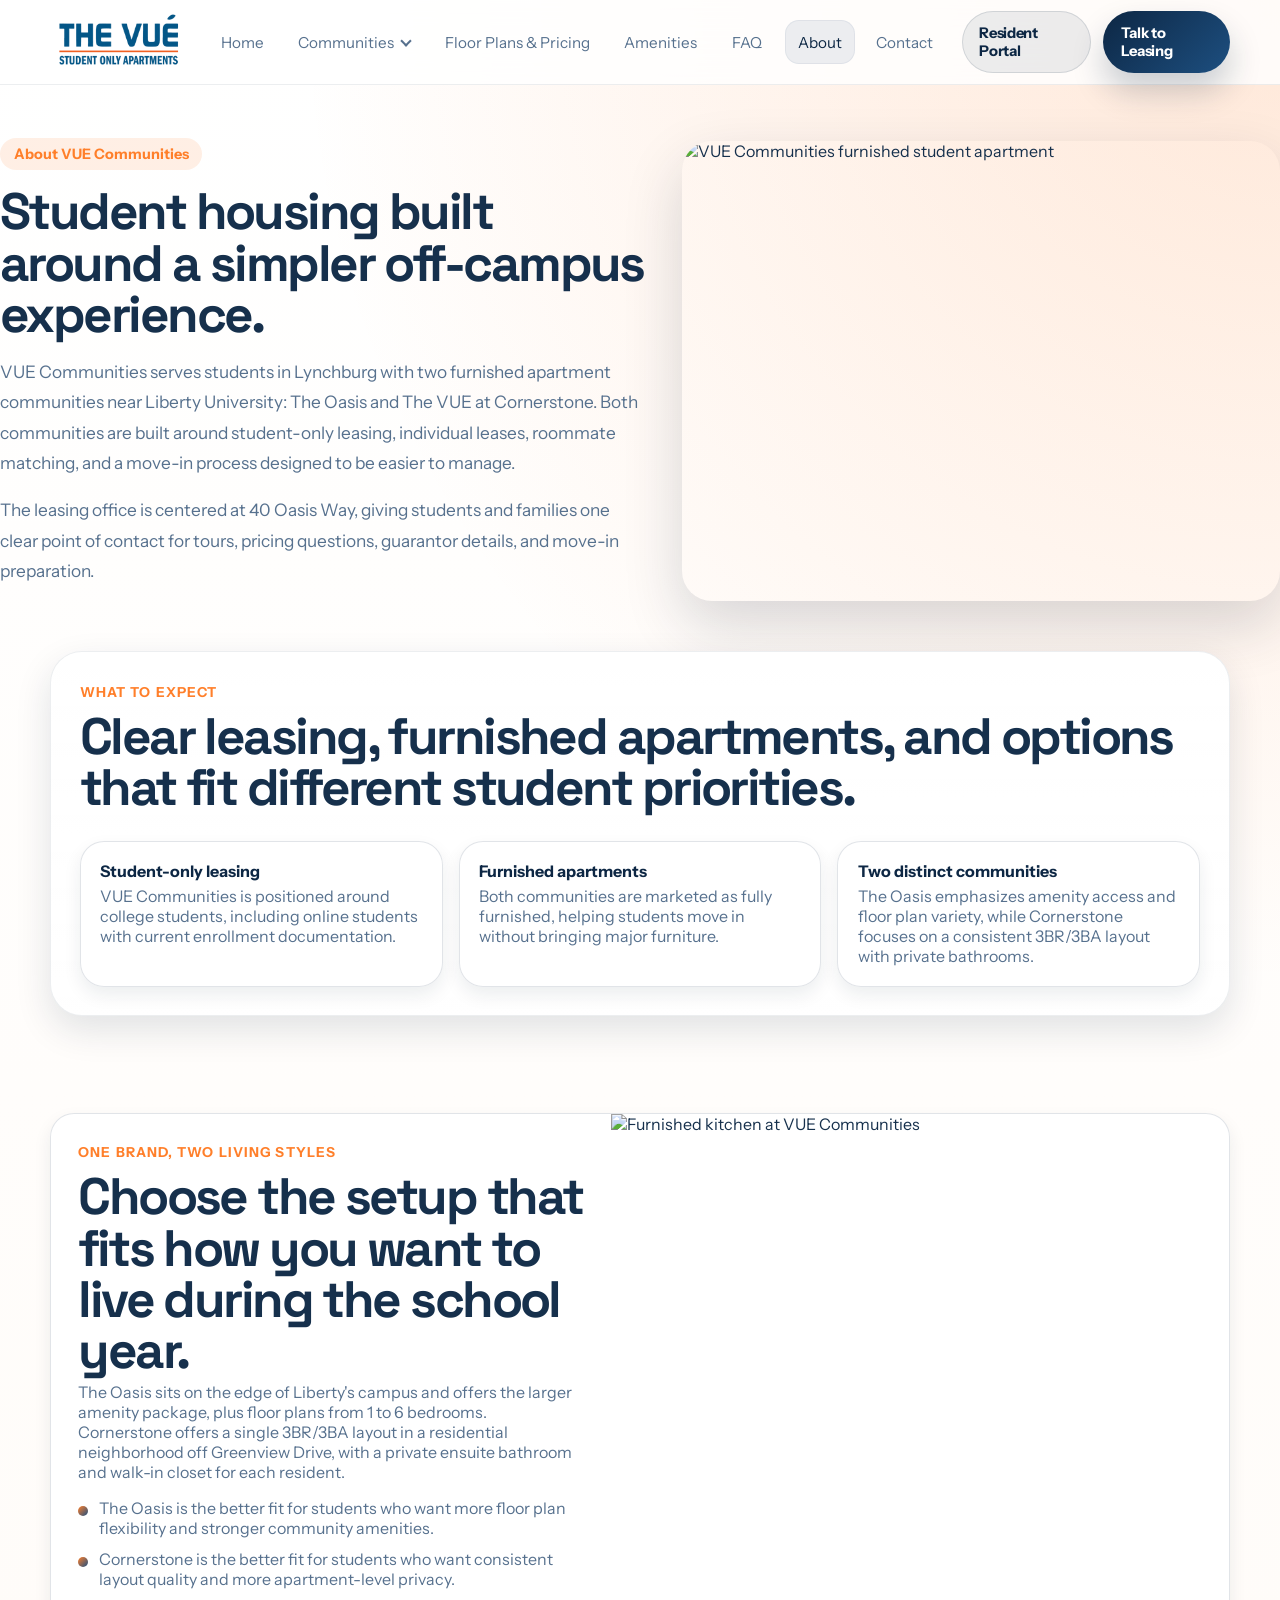
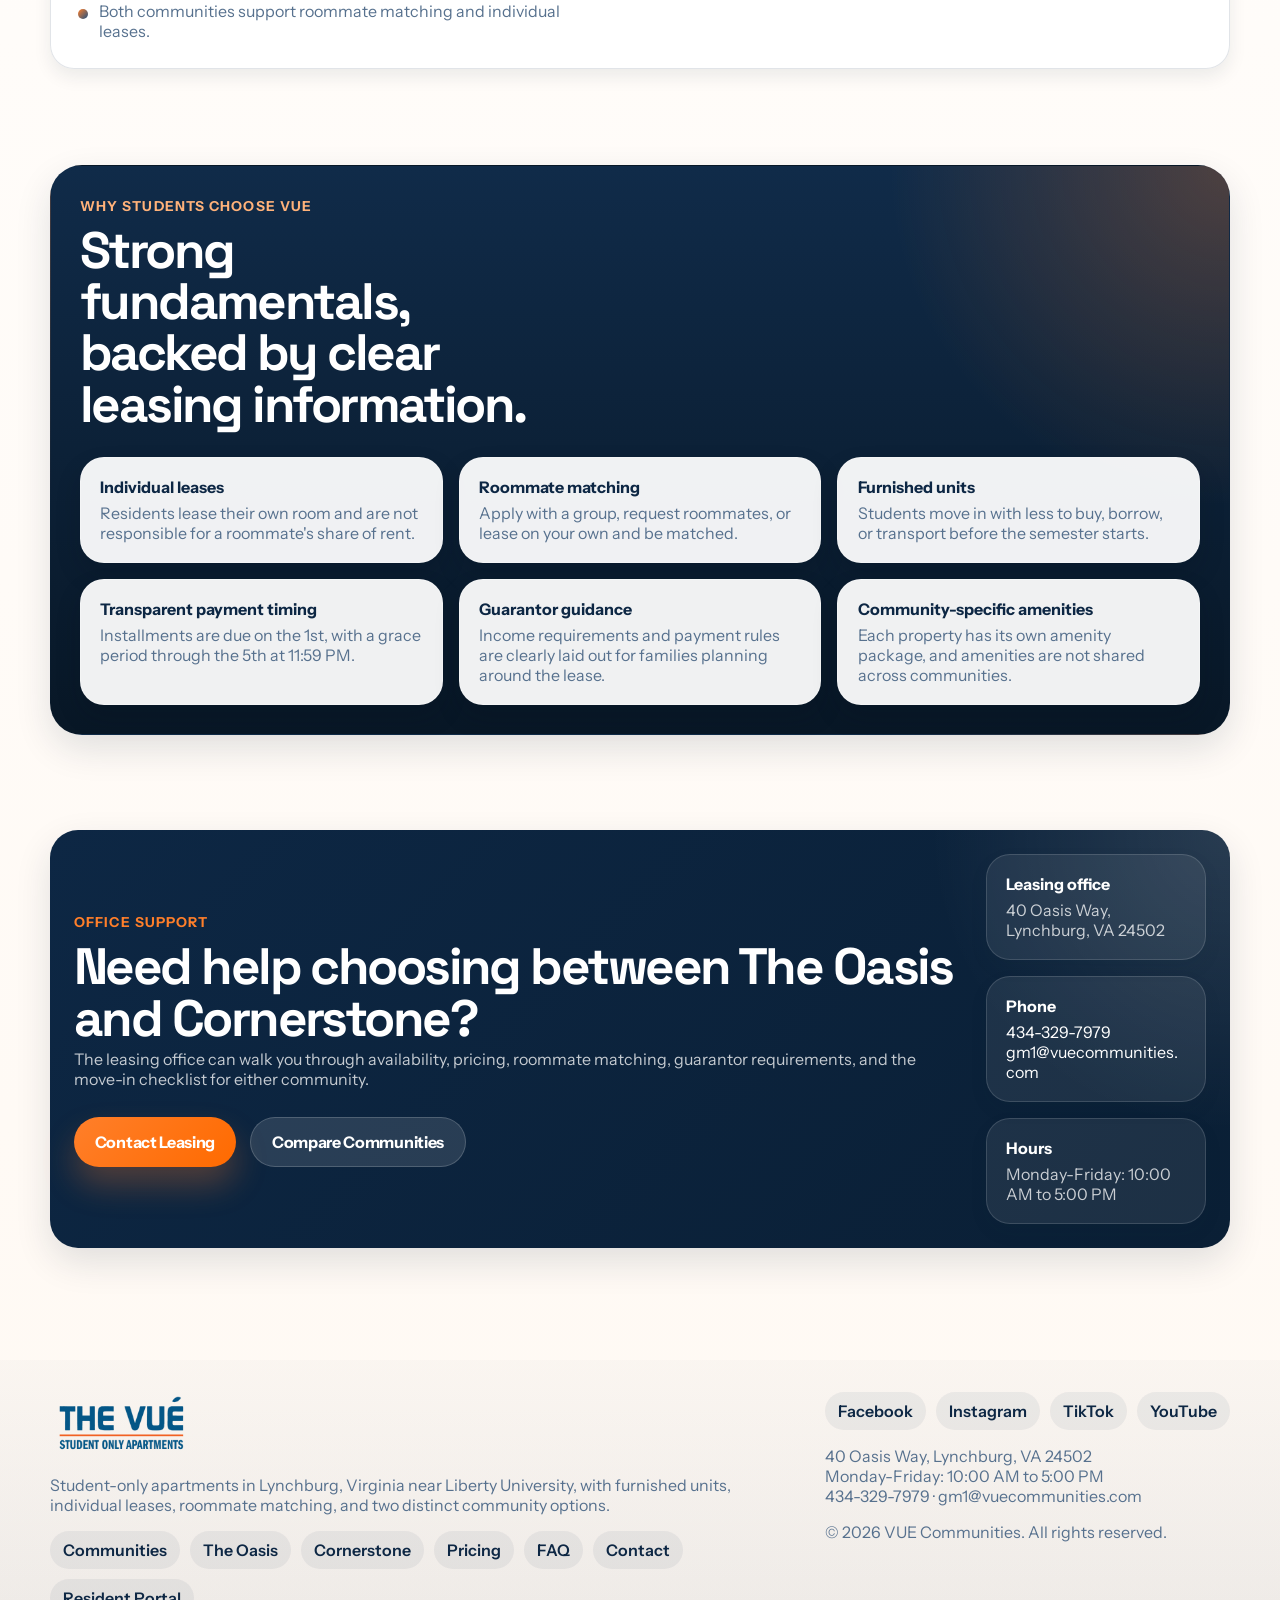
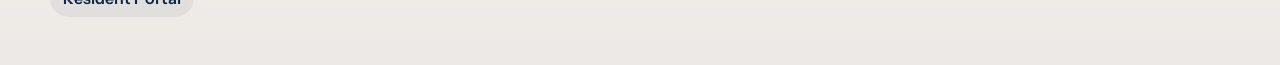
==== about/index.html @ 778bb1dd "Migrate all images from GoDaddy WSIMG CDN to Supabase Storage Move 17 externally-hosted images to se" ====
<!doctype html>
<html lang="en">
  <head>
    <meta charset="utf-8" />
    <meta name="viewport" content="width=device-width, initial-scale=1" />
    <meta name="theme-color" content="#0d2744" />
    <link rel="icon" href="/assets/images/vue-logo.png" type="image/png" />
    <title>About VUE Communities | Student Housing in Lynchburg, VA</title>
    <meta
      name="description"
      content="Learn about VUE Communities, student-only apartments in Lynchburg, VA near Liberty University. Compare The Oasis and The VUE at Cornerstone, with furnished units, individual leases, and roommate matching."
    />
    <meta property="og:title" content="About VUE Communities | Student Housing in Lynchburg, VA" />
    <meta
      property="og:description"
      content="Student-only apartments near Liberty University with furnished units, individual leases, roommate matching, and two distinct community options."
    />
    <meta property="og:type" content="website" />
    <meta property="og:url" content="https://vuecommunities.com/about" />
    <meta property="og:image" content="https://vuecommunities.com/assets/images/vue-logo.png" />
    <meta name="twitter:card" content="summary" />
    <meta name="twitter:title" content="About VUE Communities | Student Housing in Lynchburg, VA" />
    <meta
      name="twitter:description"
      content="Student-only apartments near Liberty University with furnished units, individual leases, roommate matching, and two distinct community options."
    />
    <link rel="canonical" href="https://vuecommunities.com/about" />
    <link rel="icon" type="image/png" href="/assets/images/icon-192.png" />
    <link rel="apple-touch-icon" href="/assets/images/icon-192.png" />
    <link rel="manifest" href="/site.webmanifest" />
    <meta name="theme-color" content="#0d2744" />
    <script type="application/ld+json">
      {
        "@context": "https://schema.org",
        "@type": "ApartmentComplex",
        "name": "VUE Communities",
        "address": {
          "@type": "PostalAddress",
          "streetAddress": "40 Oasis Way",
          "addressLocality": "Lynchburg",
          "addressRegion": "VA",
          "postalCode": "24502",
          "addressCountry": "US"
        },
        "telephone": "+1-434-329-7979",
        "areaServed": "Lynchburg, Virginia",
        "url": "https://vuecommunities.com",
        "amenityFeature": [
          { "@type": "LocationFeatureSpecification", "name": "Individual leases" },
          { "@type": "LocationFeatureSpecification", "name": "Furnished student apartments" },
          { "@type": "LocationFeatureSpecification", "name": "Roommate matching" },
          { "@type": "LocationFeatureSpecification", "name": "Student-only leasing" }
        ]
      }
    </script>
    <link rel="preconnect" href="https://fonts.googleapis.com" />
    <link rel="preconnect" href="https://fonts.gstatic.com" crossorigin />
    <link
      href="https://fonts.googleapis.com/css2?family=Instrument+Sans:wght@400;500;600;700&family=Space+Grotesk:wght@500;700&display=swap"
      rel="stylesheet"
    />
    <link rel="stylesheet" href="/assets/styles.css" />
    <script defer src="/assets/site.js"></script>
  </head>
  <body>
    <a class="skip-link" href="#main">Skip to content</a>
    <header class="site-header">
      <div class="nav-shell">
        <a class="brand" href="/"><img src="/assets/images/vue-logo.png" alt="VUE Communities logo" /></a>
        <button
          class="nav-toggle"
          type="button"
          aria-label="Toggle navigation"
          aria-expanded="false"
          aria-controls="primary-nav"
          data-nav-toggle
        >
          <span></span><span></span><span></span>
        </button>
        <nav aria-label="Primary">
          <ul class="nav-links" id="primary-nav">
            <li><a href="/">Home</a></li>
            <li class="nav-group">
              <details class="nav-subnav">
                <summary class="nav-subnav__summary">
                  <span>Communities</span>
                  <span class="nav-subnav__chevron" aria-hidden="true"></span>
                </summary>
                <ul class="nav-subnav__menu">
                  <li><a href="/communities">Compare Communities</a></li>
                  <li><a href="/the-oasis">The Oasis</a></li>
                  <li><a href="/cornerstone">Cornerstone</a></li>
                </ul>
              </details>
            </li>
            <li><a href="/floor-plans-pricing">Floor Plans &amp; Pricing</a></li>
            <li><a href="/amenities">Amenities</a></li>
            <li><a href="/faq">FAQ</a></li>
            <li><a class="is-active" href="/about">About</a></li>
            <li><a href="/contact">Contact</a></li>
            <li class="nav-links__portal-item">
              <a href="https://sclas.twa.rentmanager.com/" target="_blank" rel="noopener noreferrer">Resident Portal</a>
            </li>
          </ul>
          <div class="nav-links__mobile-cta">
            <a class="btn btn-primary" href="tel:4343297979">Call Leasing</a>
            <a class="btn btn-dark" href="/contact">Schedule a Tour</a>
          </div>
        </nav>
        <div class="nav-actions">
          <a
            class="btn btn-secondary btn-portal"
            href="https://sclas.twa.rentmanager.com/"
            target="_blank"
            rel="noopener noreferrer"
          >
            Resident Portal
          </a>
          <a class="btn btn-dark" href="/contact">Talk to Leasing</a>
        </div>
      </div>
    </header>

    <main id="main">
      <div class="page-hero-wrap">
        <section class="page-hero">
          <div class="reveal">
            <div class="eyebrow">About VUE Communities</div>
            <h1>Student housing built around a simpler off-campus experience.</h1>
            <p>
              VUE Communities serves students in Lynchburg with two furnished apartment communities near Liberty
              University: The Oasis and The VUE at Cornerstone. Both communities are built around student-only leasing,
              individual leases, roommate matching, and a move-in process designed to be easier to manage.
            </p>
            <p>
              The leasing office is centered at 40 Oasis Way, giving students and families one clear point of contact for
              tours, pricing questions, guarantor details, and move-in preparation.
            </p>
          </div>
          <div class="reveal">
            <div class="photo-banner">
              <img
                src="https://povizsshrvyqcaszwzmr.supabase.co/storage/v1/object/public/vue-site-assets/img-8476.jpg"
                alt="VUE Communities furnished student apartment"
              />
            </div>
          </div>
        </section>
      </div>

      <section class="section reveal">
        <div class="surface">
          <div class="section-head">
            <div>
              <div class="kicker">What to expect</div>
              <h2>Clear leasing, furnished apartments, and options that fit different student priorities.</h2>
            </div>
          </div>
          <div class="info-grid three">
            <div class="info-card">
              <strong>Student-only leasing</strong>
              <p>VUE Communities is positioned around college students, including online students with current enrollment documentation.</p>
            </div>
            <div class="info-card">
              <strong>Furnished apartments</strong>
              <p>Both communities are marketed as fully furnished, helping students move in without bringing major furniture.</p>
            </div>
            <div class="info-card">
              <strong>Two distinct communities</strong>
              <p>The Oasis emphasizes amenity access and floor plan variety, while Cornerstone focuses on a consistent 3BR/3BA layout with private bathrooms.</p>
            </div>
          </div>
        </div>
      </section>

      <section class="section reveal">
        <div class="spotlight">
          <div class="spotlight__copy">
            <div class="kicker">One brand, two living styles</div>
            <h2>Choose the setup that fits how you want to live during the school year.</h2>
            <p>
              The Oasis sits on the edge of Liberty's campus and offers the larger amenity package, plus floor plans from
              1 to 6 bedrooms. Cornerstone offers a single 3BR/3BA layout in a residential neighborhood off Greenview
              Drive, with a private ensuite bathroom and walk-in closet for each resident.
            </p>
            <ul class="list">
              <li>The Oasis is the better fit for students who want more floor plan flexibility and stronger community amenities.</li>
              <li>Cornerstone is the better fit for students who want consistent layout quality and more apartment-level privacy.</li>
              <li>Both communities support roommate matching and individual leases.</li>
            </ul>
          </div>
          <div class="spotlight__media">
            <img
              src="https://povizsshrvyqcaszwzmr.supabase.co/storage/v1/object/public/vue-site-assets/kitchen.png"
              alt="Furnished kitchen at VUE Communities"
              loading="lazy"
            />
          </div>
        </div>
      </section>

      <section class="section reveal">
        <div class="surface navy">
          <div class="section-head">
            <div>
              <div class="kicker">Why students choose VUE</div>
              <h2>Strong fundamentals, backed by clear leasing information.</h2>
            </div>
          </div>
          <div class="amenity-grid">
            <div class="amenity-card"><strong>Individual leases</strong><p>Residents lease their own room and are not responsible for a roommate's share of rent.</p></div>
            <div class="amenity-card"><strong>Roommate matching</strong><p>Apply with a group, request roommates, or lease on your own and be matched.</p></div>
            <div class="amenity-card"><strong>Furnished units</strong><p>Students move in with less to buy, borrow, or transport before the semester starts.</p></div>
            <div class="amenity-card"><strong>Transparent payment timing</strong><p>Installments are due on the 1st, with a grace period through the 5th at 11:59 PM.</p></div>
            <div class="amenity-card"><strong>Guarantor guidance</strong><p>Income requirements and payment rules are clearly laid out for families planning around the lease.</p></div>
            <div class="amenity-card"><strong>Community-specific amenities</strong><p>Each property has its own amenity package, and amenities are not shared across communities.</p></div>
          </div>
        </div>
      </section>

      <section class="section reveal">
        <div class="cta-band">
          <div>
            <div class="kicker">Office support</div>
            <h2>Need help choosing between The Oasis and Cornerstone?</h2>
            <p>
              The leasing office can walk you through availability, pricing, roommate matching, guarantor requirements,
              and the move-in checklist for either community.
            </p>
            <div class="hero-actions">
              <a class="btn btn-primary" href="/contact">Contact Leasing</a>
              <a class="btn btn-secondary" href="/communities">Compare Communities</a>
            </div>
          </div>
          <div class="note-stack">
            <div class="note-card"><strong>Leasing office</strong><p>40 Oasis Way, Lynchburg, VA 24502</p></div>
            <div class="note-card"><strong>Phone</strong><p><a href="tel:4343297979">434-329-7979</a><br /><a href="mailto:gm1@vuecommunities.com">gm1@vuecommunities.com</a></p></div>
            <div class="note-card"><strong>Hours</strong><p>Monday-Friday: 10:00 AM to 5:00 PM</p></div>
          </div>
        </div>
      </section>
    </main>

    <footer class="site-footer">
      <div class="site-footer__inner">
        <div>
          <div class="footer-brand"><img src="/assets/images/vue-logo.png" alt="VUE Communities logo" /></div>
          <p>
            Student-only apartments in Lynchburg, Virginia near Liberty University, with furnished units, individual
            leases, roommate matching, and two distinct community options.
          </p>
          <div class="footer-links">
            <a href="/communities">Communities</a>
            <a href="/the-oasis">The Oasis</a>
            <a href="/cornerstone">Cornerstone</a>
            <a href="/floor-plans-pricing">Pricing</a>
            <a href="/faq">FAQ</a>
            <a href="/contact">Contact</a>
            <a href="https://sclas.twa.rentmanager.com/" target="_blank" rel="noopener noreferrer">Resident Portal</a>
          </div>
        </div>
        <div>
          <div class="social-links">
            <a
              href="https://www.facebook.com/profile.php?id=100093957887209&mibextid=LQQJ4d"
              target="_blank"
              rel="noopener noreferrer"
            >
              Facebook
            </a>
            <a
              href="https://www.instagram.com/the_vuelynchburg?igshid=MjEwN2IyYWYwYw=="
              target="_blank"
              rel="noopener noreferrer"
            >
              Instagram
            </a>
            <a href="https://www.tiktok.com/@the_vuelynchburg?lang=en" target="_blank" rel="noopener noreferrer">TikTok</a>
            <a href="https://www.youtube.com/channel/UC5Zr5mXkX5QOQk4cFccsYVQ" target="_blank" rel="noopener noreferrer">YouTube</a>
          </div>
          <p>
            40 Oasis Way, Lynchburg, VA 24502<br />
            Monday-Friday: 10:00 AM to 5:00 PM<br />
            <a href="tel:4343297979">434-329-7979</a> ·
            <a href="mailto:gm1@vuecommunities.com">gm1@vuecommunities.com</a>
          </p>
          <p>&copy; <span data-year></span> VUE Communities. All rights reserved.</p>
        </div>
      </div>
    </footer>
  </body>
</html>
---- assets/styles.css ----
:root {
  --navy-950: #081726;
  --navy-900: #0d2744;
  --navy-800: #133a62;
  --navy-700: #1d4f80;
  --orange-500: #ff7f2a;
  --orange-400: #ff9a4d;
  --sand-100: #fffaf4;
  --sand-200: #f7efe4;
  --white: #ffffff;
  --ink: #16304c;
  --muted: #57718e;
  --line: rgba(15, 39, 68, 0.12);
  --shadow-lg: 0 24px 60px rgba(10, 32, 54, 0.16);
  --shadow-md: 0 14px 36px rgba(10, 32, 54, 0.12);
  --shadow-sm: 0 8px 18px rgba(10, 32, 54, 0.08);
  --radius-xl: 32px;
  --radius-lg: 24px;
  --radius-md: 18px;
  --max-width: 1180px;
}

* {
  box-sizing: border-box;
}

html {
  scroll-behavior: smooth;
}

[id] {
  scroll-margin-top: 100px;
}

body {
  margin: 0;
  font-family: "Instrument Sans", system-ui, sans-serif;
  color: var(--ink);
  overflow-x: hidden;
  overflow-wrap: break-word;
  -webkit-text-size-adjust: 100%;
  background:
    radial-gradient(circle at top right, rgba(255, 127, 42, 0.18), transparent 28%),
    linear-gradient(180deg, #fff 0%, #fff9f3 100%);
}

a,
button,
summary {
  -webkit-tap-highlight-color: transparent;
}

body.menu-open {
  overflow: hidden;
}

a {
  color: inherit;
  text-decoration: none;
}

a:focus-visible {
  outline: 2px solid rgba(255, 127, 42, 0.55);
  outline-offset: 3px;
}

img {
  max-width: 100%;
  display: block;
}

button,
input,
select,
textarea {
  font: inherit;
}

.skip-link {
  position: absolute;
  left: 1rem;
  top: -4rem;
  padding: 0.75rem 1rem;
  border-radius: 999px;
  background: var(--navy-900);
  color: var(--white);
  z-index: 100;
}

.skip-link:focus {
  top: 1rem;
}

.site-header {
  position: sticky;
  top: 0;
  z-index: 40;
  backdrop-filter: blur(18px);
  background: rgba(255, 255, 255, 0.82);
  border-bottom: 1px solid rgba(15, 39, 68, 0.08);
}

.site-header.scrolled {
  box-shadow: var(--shadow-sm);
}

.nav-shell,
.site-footer__inner,
.section,
.hero {
  width: min(var(--max-width), calc(100% - 2rem));
  margin: 0 auto;
}

.nav-shell {
  display: flex;
  align-items: center;
  justify-content: space-between;
  gap: 1.5rem;
  min-height: 84px;
}

.brand {
  display: flex;
  align-items: center;
  gap: 0.9rem;
  font-family: "Space Grotesk", system-ui, sans-serif;
  font-weight: 700;
  letter-spacing: -0.04em;
}

.brand img {
  width: 162px;
  height: auto;
}

.nav-links {
  display: flex;
  align-items: center;
  gap: 0.55rem;
  list-style: none;
  padding: 0;
  margin: 0;
  color: var(--muted);
  font-size: 0.95rem;
}

.nav-links li {
  display: flex;
  position: relative;
}

.nav-links a,
.nav-subnav__summary {
  display: inline-flex;
  align-items: center;
  justify-content: center;
  min-height: 44px;
  padding: 0.55rem 0.8rem;
  border: 0;
  border-radius: 14px;
  background: transparent;
  text-align: center;
  line-height: 1.15;
  color: inherit;
  font: inherit;
  cursor: pointer;
  transition: color 180ms ease, background 180ms ease, box-shadow 180ms ease;
}

.nav-links a.is-active,
.nav-group.is-active .nav-subnav__summary,
.nav-subnav[open] .nav-subnav__summary {
  color: var(--navy-900);
  background: rgba(19, 58, 98, 0.08);
  box-shadow: inset 0 0 0 1px rgba(19, 58, 98, 0.06);
}

@media (hover: hover) {
  .nav-links a:hover,
  .nav-subnav__summary:hover {
    color: var(--navy-900);
    background: rgba(19, 58, 98, 0.08);
    box-shadow: inset 0 0 0 1px rgba(19, 58, 98, 0.06);
  }
}

.nav-links a:active,
.nav-subnav__summary:active {
  background: rgba(19, 58, 98, 0.14);
}

.nav-links a:focus-visible,
.nav-subnav__summary:focus-visible {
  outline: 2px solid rgba(255, 127, 42, 0.55);
  outline-offset: 2px;
}

.nav-subnav {
  position: relative;
}

.nav-subnav__summary {
  gap: 0.5rem;
  list-style: none;
  white-space: nowrap;
}

.nav-subnav__summary::-webkit-details-marker {
  display: none;
}

.nav-subnav__chevron {
  width: 0.5rem;
  height: 0.5rem;
  border-right: 2px solid currentColor;
  border-bottom: 2px solid currentColor;
  transform: translateY(-1px) rotate(45deg);
  transition: transform 180ms ease;
}

.nav-subnav[open] .nav-subnav__chevron {
  transform: translateY(1px) rotate(-135deg);
}

.nav-subnav__menu {
  position: absolute;
  top: calc(100% + 0.6rem);
  left: 0;
  min-width: 220px;
  display: grid;
  gap: 0.35rem;
  padding: 0.55rem;
  margin: 0;
  list-style: none;
  border-radius: 20px;
  border: 1px solid var(--line);
  background: rgba(255, 255, 255, 0.98);
  box-shadow: var(--shadow-lg);
}

.nav-subnav__menu a {
  justify-content: flex-start;
  max-width: none;
  white-space: nowrap;
}

.nav-links li.nav-links__portal-item {
  display: none;
}

.nav-links__mobile-cta {
  display: none;
}

.nav-links a[href="/floor-plans-pricing"] {
  min-width: 150px;
  max-width: none;
}

.nav-links a[href="/communities"] {
  max-width: 110px;
}

.nav-links a[href="/"] {
  min-width: 62px;
}

.nav-links a[href="/faq"] {
  min-width: 58px;
}

.nav-links a[href="/about"] {
  min-width: 66px;
}

.nav-links a[href="/contact"] {
  min-width: 76px;
}

.nav-links a[href="/amenities"] {
  min-width: 92px;
}

.nav-links a[href="/communities"] {
  white-space: normal;
}

.nav-links a[href="/floor-plans-pricing"] {
  white-space: nowrap;
}

.nav-links a:not([href="/floor-plans-pricing"]):not([href="/communities"]) {
  white-space: nowrap;
}

@media (min-width: 901px) {
  .nav-shell {
    gap: 1rem;
  }

  .brand img {
    width: 150px;
  }

  .nav-actions .btn {
    min-height: 46px;
    padding-inline: 1rem;
    font-size: 0.92rem;
  }

  .nav-actions .btn-dark {
    padding-inline: 1.15rem;
  }
}

@media (max-width: 1160px) and (min-width: 901px) {
  .nav-links {
    gap: 0.35rem;
    font-size: 0.9rem;
  }

  .nav-links a,
  .nav-subnav__summary {
    padding: 0.5rem 0.65rem;
  }
}

@media (max-width: 1000px) and (min-width: 901px) {
  .brand img {
    width: 138px;
  }

  .nav-actions .btn-dark {
    font-size: 0.92rem;
    min-height: 46px;
    padding-inline: 1rem;
  }
}

@media (max-width: 900px) {
  .nav-links li {
    display: block;
  }

  .nav-links a,
  .nav-links a[href="/floor-plans-pricing"],
  .nav-links a[href="/communities"],
  .nav-subnav__summary {
    max-width: none;
    justify-content: flex-start;
    white-space: normal;
  }

  .nav-subnav {
    width: 100%;
  }

  .nav-subnav__summary {
    width: 100%;
  }

  .nav-subnav__menu {
    position: static;
    min-width: 0;
    margin-top: 0.45rem;
    box-shadow: none;
    border-radius: 18px;
    background: rgba(15, 39, 68, 0.04);
  }
}

.amenity-card {
  padding: 1.2rem;
  background: rgba(255, 255, 255, 0.96);
}

.surface.navy .amenity-card {
  background: rgba(255, 255, 255, 0.94);
  border: 1px solid rgba(255, 255, 255, 0.22);
  box-shadow: 0 12px 24px rgba(4, 15, 28, 0.18);
}

.surface.navy .amenity-card strong {
  color: var(--navy-900);
}

.surface.navy .amenity-card p {
  color: var(--muted);
}

.surface.navy .kicker {
  color: #ffb27a;
}

.surface.navy .section-head h2 {
  max-width: 14ch;
}

.surface.navy .section-head {
  align-items: start;
}

.surface.navy .section-head p {
  color: rgba(255, 255, 255, 0.78);
}

.note-card p,
.note-card a {
  color: var(--white);
}

.note-card strong {
  color: var(--white);
}

.cta-band .note-card {
  background: rgba(255, 255, 255, 0.08);
  border: 1px solid rgba(255, 255, 255, 0.14);
}

.footer-brand + p,
.site-footer p {
  color: var(--muted);
}

.faq-card p,
.info-card p,
.community-card p,
.pricing-card p,
.amenity-card p,
.contact-card p,
.form-card p,
.spotlight__copy p,
.surface p {
  color: var(--muted);
}

.surface.navy .stat-card {
  background: rgba(255, 255, 255, 0.14);
  border: 1px solid rgba(255, 255, 255, 0.12);
}

.surface.navy .stat-card span {
  color: rgba(255, 255, 255, 0.82);
}

.surface.navy .compare-card,
.surface.navy .info-card,
.surface.navy .note-card {
  background: rgba(255, 255, 255, 0.08);
  border-color: rgba(255, 255, 255, 0.12);
}

.surface.navy .compare-card strong,
.surface.navy .info-card strong,
.surface.navy .note-card strong {
  color: var(--white);
}

.surface.navy .compare-card p,
.surface.navy .info-card p,
.surface.navy .note-card p {
  color: rgba(255, 255, 255, 0.82);
}

.quote {
  color: var(--navy-900);
}

.quote strong {
  color: inherit;
}

.contact-card a,
.note-card a,
.site-footer a {
  word-break: break-word;
}

.hero-actions .btn-secondary {
  border: 1px solid rgba(15, 39, 68, 0.1);
}

@media (hover: hover) {
  .hero-actions .btn-secondary:hover {
    background: rgba(15, 39, 68, 0.12);
  }
}

.hero-actions .btn-secondary:active {
  background: rgba(15, 39, 68, 0.18);
}

.cta-band .btn-secondary {
  color: var(--white);
  background: rgba(255, 255, 255, 0.12);
  border: 1px solid rgba(255, 255, 255, 0.18);
}

@media (hover: hover) {
  .cta-band .btn-secondary:hover {
    background: rgba(255, 255, 255, 0.22);
  }
}

.cta-band .btn-secondary:active {
  background: rgba(255, 255, 255, 0.3);
}

input:focus,
select:focus,
textarea:focus {
  outline: 2px solid rgba(255, 127, 42, 0.35);
  border-color: rgba(255, 127, 42, 0.45);
}

::selection {
  background: rgba(255, 127, 42, 0.18);
}

@media (max-width: 680px) {
  .surface.navy .section-head h2 {
    max-width: none;
  }
}

@media (prefers-reduced-motion: reduce) {
  html {
    scroll-behavior: auto;
  }

  .reveal,
  .btn,
  .nav-links a {
    transition: none;
  }
}

@media (forced-colors: active) {
  .nav-links a:focus-visible,
  input:focus,
  select:focus,
  textarea:focus {
    outline: 2px solid CanvasText;
  }
}

@media print {
  .site-header,
  .site-footer,
  .nav-toggle,
  .btn,
  .hero-actions {
    display: none !important;
  }
}

.nav-actions {
  display: flex;
  align-items: center;
  gap: 0.75rem;
}

.nav-toggle {
  display: none;
  width: 52px;
  height: 52px;
  border: 0;
  border-radius: 18px;
  background: rgba(15, 39, 68, 0.08);
  color: var(--navy-900);
  cursor: pointer;
}

.nav-toggle span {
  display: block;
  width: 22px;
  height: 2px;
  margin: 4px auto;
  background: currentColor;
  border-radius: 999px;
  transition: transform 250ms ease, opacity 250ms ease;
}

body.menu-open .nav-toggle span:nth-child(1) {
  transform: translateY(6px) rotate(45deg);
}

body.menu-open .nav-toggle span:nth-child(2) {
  opacity: 0;
}

body.menu-open .nav-toggle span:nth-child(3) {
  transform: translateY(-6px) rotate(-45deg);
}

.btn {
  display: inline-flex;
  align-items: center;
  justify-content: center;
  gap: 0.55rem;
  min-height: 50px;
  padding: 0.8rem 1.3rem;
  border: 0;
  border-radius: 999px;
  font-weight: 700;
  letter-spacing: -0.02em;
  transition: transform 180ms ease, box-shadow 180ms ease, background 180ms ease;
}

@media (hover: hover) {
  .btn:hover {
    transform: translateY(-1px);
  }
}

.btn:active {
  transform: translateY(1px) scale(0.97);
  transition-duration: 80ms;
}

.btn:focus-visible,
.faq-card summary:focus-visible,
.footer-links a:focus-visible,
.social-links a:focus-visible {
  outline: 2px solid rgba(255, 127, 42, 0.55);
  outline-offset: 3px;
}

.btn-primary {
  color: var(--white);
  background: linear-gradient(135deg, var(--orange-500), #ff6a00);
  box-shadow: 0 18px 32px rgba(255, 127, 42, 0.28);
}

.btn-secondary {
  color: var(--navy-900);
  background: rgba(15, 39, 68, 0.08);
}

.btn-portal {
  min-height: 46px;
  padding: 0.72rem 1.05rem;
  border: 1px solid rgba(15, 39, 68, 0.12);
  box-shadow: none;
}

.btn-dark {
  color: var(--white);
  background: linear-gradient(135deg, var(--navy-900), var(--navy-700));
  box-shadow: 0 18px 32px rgba(13, 39, 68, 0.22);
}

.hero-wrap {
  padding: 4.5rem 0 2rem;
}

.hero {
  display: grid;
  grid-template-columns: minmax(0, 1.08fr) minmax(0, 0.92fr);
  gap: 2rem;
  align-items: center;
}

.hero-copy {
  position: relative;
}

.eyebrow {
  display: inline-flex;
  align-items: center;
  gap: 0.55rem;
  margin-bottom: 1rem;
  padding: 0.45rem 0.85rem;
  border-radius: 999px;
  background: rgba(255, 127, 42, 0.12);
  color: var(--orange-500);
  font-size: 0.9rem;
  font-weight: 700;
}

.hero h1,
.page-hero h1,
.section h2,
.card h3,
.pricing-card h3,
.faq-card h3,
.contact-card h3 {
  font-family: "Space Grotesk", system-ui, sans-serif;
  letter-spacing: -0.05em;
  margin: 0;
}

.hero h1 {
  font-size: clamp(3rem, 7vw, 5.7rem);
  line-height: 0.94;
}

.hero h1 .accent,
.section h2 .accent,
.page-hero h1 .accent {
  color: var(--orange-500);
}

.hero p,
.page-hero p,
.section-intro {
  font-size: 1.08rem;
  line-height: 1.75;
  color: var(--muted);
}

.hero-actions {
  display: flex;
  flex-wrap: wrap;
  gap: 0.9rem;
  margin-top: 1.7rem;
}

.hero-meta,
.stat-grid,
.info-grid,
.pricing-grid,
.contact-grid,
.faq-grid,
.feature-grid,
.community-grid,
.amenity-grid,
.gallery-grid {
  display: grid;
  gap: 1rem;
}

.hero-meta {
  grid-template-columns: repeat(3, minmax(0, 1fr));
  margin-top: 2rem;
}

.meta-card,
.card,
.pricing-card,
.info-card,
.contact-card,
.faq-card,
.amenity-card,
.community-card,
.compare-card,
.spotlight,
.note-card,
.form-card {
  border: 1px solid var(--line);
  border-radius: var(--radius-lg);
  background: rgba(255, 255, 255, 0.92);
  box-shadow: var(--shadow-sm);
}

.meta-card,
.info-card,
.contact-card,
.faq-card,
.amenity-card,
.compare-card,
.note-card {
  padding: 1.2rem;
}

.meta-card strong,
.stat-card strong {
  display: block;
  font-family: "Space Grotesk", system-ui, sans-serif;
  font-size: 1.45rem;
  letter-spacing: -0.05em;
  color: var(--navy-900);
}

.meta-card span,
.stat-card span,
.pill,
.caption {
  color: var(--muted);
  font-size: 0.93rem;
}

.hero-visual {
  position: relative;
  min-height: 620px;
  overflow: clip;
}

.photo-stack {
  position: absolute;
  inset: 0;
}

.photo-main,
.photo-small,
.photo-float,
.photo-banner {
  position: absolute;
  overflow: hidden;
  border-radius: 30px;
  box-shadow: var(--shadow-lg);
}

.photo-main {
  inset: 0 4% 12% 0;
}

.photo-small {
  width: 42%;
  right: 0;
  bottom: 2%;
  aspect-ratio: 0.95;
}

.photo-float {
  width: 38%;
  left: 7%;
  top: -2%;
  aspect-ratio: 1.05;
}

.photo-main img,
.photo-small img,
.photo-float img,
.photo-banner img,
.media img {
  width: 100%;
  height: 100%;
  object-fit: cover;
}

.visual-chip {
  position: absolute;
  right: -2%;
  top: 11%;
  padding: 1rem 1.15rem;
  max-width: 230px;
  border-radius: 24px;
  background: rgba(13, 39, 68, 0.94);
  color: var(--white);
  box-shadow: var(--shadow-md);
}

.visual-chip strong {
  display: block;
  margin-bottom: 0.3rem;
  font-family: "Space Grotesk", system-ui, sans-serif;
}

.visual-chip.is-orange {
  left: -2%;
  right: auto;
  top: auto;
  bottom: 26%;
  background: rgba(255, 127, 42, 0.96);
}

.section {
  padding: 2rem 0 4rem;
}

.section-head {
  display: flex;
  align-items: end;
  justify-content: space-between;
  gap: 1.5rem;
  margin-bottom: 1.7rem;
}

.section h2,
.page-hero h1 {
  font-size: clamp(2.2rem, 4vw, 3.8rem);
  line-height: 1;
}

.section p {
  margin: 0.35rem 0 0;
}

.surface {
  padding: 1.8rem;
  border-radius: var(--radius-xl);
  background:
    linear-gradient(180deg, rgba(255, 255, 255, 0.94), rgba(255, 255, 255, 0.98)),
    var(--white);
  border: 1px solid rgba(15, 39, 68, 0.08);
  box-shadow: var(--shadow-md);
}

.surface.navy {
  color: var(--white);
  background:
    radial-gradient(circle at top right, rgba(255, 127, 42, 0.26), transparent 26%),
    linear-gradient(180deg, #102b49, #081726);
}

.surface.navy p,
.surface.navy li,
.surface.navy .section-intro,
.surface.navy .pill,
.surface.navy .caption {
  color: rgba(255, 255, 255, 0.78);
}

.surface.navy h2,
.surface.navy h3,
.surface.navy strong {
  color: var(--white);
}

.stat-grid {
  grid-template-columns: repeat(4, minmax(0, 1fr));
}

.stat-card {
  padding: 1.3rem;
  border-radius: 24px;
  background: rgba(255, 255, 255, 0.72);
  border: 1px solid rgba(255, 255, 255, 0.34);
}

.feature-grid {
  grid-template-columns: repeat(4, minmax(0, 1fr));
}

.badge-art {
  display: grid;
  grid-template-columns: repeat(4, minmax(0, 1fr));
  gap: 1rem;
}

.badge-art img {
  width: 100%;
  border-radius: 20px;
  background: linear-gradient(180deg, #fff, #f6f8fb);
  border: 1px solid var(--line);
  box-shadow: var(--shadow-sm);
}

.community-grid,
.pricing-grid,
.contact-grid {
  grid-template-columns: repeat(2, minmax(0, 1fr));
}

.community-card,
.pricing-card {
  overflow: hidden;
  transition: transform 250ms ease, box-shadow 250ms ease;
}

@media (hover: hover) {
  .community-card:hover,
  .pricing-card:hover {
    transform: translateY(-4px);
    box-shadow: var(--shadow-lg);
  }
}

.community-card:active,
.pricing-card:active {
  transform: scale(0.99);
  transition-duration: 80ms;
}

.media {
  aspect-ratio: 1.28;
  overflow: hidden;
}

.layout-card .media {
  display: grid;
  place-items: center;
  aspect-ratio: 1.08;
  padding: 1rem;
  background: linear-gradient(180deg, #ffffff, #f5f7fb);
}

.layout-card .media img {
  width: 100%;
  height: 100%;
  object-fit: contain;
}

.community-card__body,
.pricing-card__body {
  padding: 1.45rem;
}

.community-card h3,
.pricing-card h3,
.card h3,
.faq-card h3,
.contact-card h3,
.form-card h3 {
  font-size: 1.6rem;
  margin-bottom: 0.55rem;
}

.kicker {
  display: inline-flex;
  align-items: center;
  gap: 0.45rem;
  margin-bottom: 0.7rem;
  color: var(--orange-500);
  font-size: 0.86rem;
  font-weight: 700;
  letter-spacing: 0.08em;
  text-transform: uppercase;
}

.list,
.tiny-list {
  list-style: none;
  padding: 0;
  margin: 1rem 0 0;
}

.list li,
.tiny-list li {
  display: flex;
  gap: 0.7rem;
  align-items: start;
  color: var(--muted);
}

.list li + li,
.tiny-list li + li {
  margin-top: 0.72rem;
}

.list li::before,
.tiny-list li::before {
  content: "";
  width: 10px;
  height: 10px;
  flex: 0 0 auto;
  margin-top: 0.5rem;
  border-radius: 999px;
  background: linear-gradient(135deg, var(--orange-500), var(--navy-700));
}

.tiny-list {
  font-size: 0.95rem;
}

.compare-table {
  width: 100%;
  border-collapse: collapse;
  font-size: 0.96rem;
}

.table-wrap {
  overflow-x: auto;
}

.compare-table th,
.compare-table td {
  padding: 1rem;
  text-align: left;
  border-bottom: 1px solid rgba(255, 255, 255, 0.1);
}

.compare-table tbody tr:last-child td {
  border-bottom: 0;
}

.compare-table th {
  color: rgba(255, 255, 255, 0.7);
  font-weight: 600;
}

.compare-table td strong {
  font-size: 1rem;
}

.pricing-grid.three,
.info-grid.three,
.amenity-grid {
  grid-template-columns: repeat(3, minmax(0, 1fr));
}

.info-grid.four {
  grid-template-columns: repeat(4, minmax(0, 1fr));
}

.price {
  display: flex;
  align-items: end;
  gap: 0.35rem;
  margin-top: 1rem;
  font-family: "Space Grotesk", system-ui, sans-serif;
}

.price strong {
  font-size: 2.5rem;
  letter-spacing: -0.06em;
  color: var(--navy-900);
}

.price span {
  padding-bottom: 0.3rem;
  color: var(--muted);
}

.pricing-note {
  margin-top: 1rem;
  padding: 0.95rem 1rem;
  border-radius: 18px;
  background: rgba(255, 127, 42, 0.08);
  color: var(--navy-900);
  font-weight: 600;
}

.pill-row {
  display: flex;
  flex-wrap: wrap;
  gap: 0.55rem;
  margin-top: 1rem;
}

.pill {
  display: inline-flex;
  align-items: center;
  min-height: 36px;
  padding: 0.45rem 0.8rem;
  border-radius: 999px;
  background: rgba(15, 39, 68, 0.08);
}

.spotlight {
  display: grid;
  grid-template-columns: minmax(0, 0.95fr) minmax(0, 1.05fr);
  overflow: hidden;
}

.spotlight__copy {
  padding: 1.7rem;
}

.spotlight__media {
  min-height: 100%;
}

.quote {
  margin: 1.2rem 0 0;
  padding: 1.2rem;
  border-radius: 20px;
  background: rgba(13, 39, 68, 0.06);
  color: var(--navy-900);
  font-weight: 600;
}

.faq-grid {
  grid-template-columns: repeat(2, minmax(0, 1fr));
}

.faq-card details {
  border-top: 1px solid var(--line);
}

.faq-card details:first-of-type {
  border-top: 0;
}

.faq-card summary {
  cursor: pointer;
  list-style: none;
  padding: 1rem 0;
  font-weight: 700;
  color: var(--navy-900);
  display: flex;
  align-items: center;
  justify-content: space-between;
  gap: 1rem;
}

.faq-card summary::after {
  content: "";
  width: 20px;
  height: 20px;
  flex: 0 0 auto;
  background: currentColor;
  mask: url("data:image/svg+xml,%3Csvg xmlns='http://www.w3.org/2000/svg' viewBox='0 0 20 20' fill='currentColor'%3E%3Cpath fill-rule='evenodd' d='M5.23 7.21a.75.75 0 011.06.02L10 11.168l3.71-3.938a.75.75 0 111.08 1.04l-4.25 4.5a.75.75 0 01-1.08 0l-4.25-4.5a.75.75 0 01.02-1.06z'/%3E%3C/svg%3E");
  -webkit-mask: url("data:image/svg+xml,%3Csvg xmlns='http://www.w3.org/2000/svg' viewBox='0 0 20 20' fill='currentColor'%3E%3Cpath fill-rule='evenodd' d='M5.23 7.21a.75.75 0 011.06.02L10 11.168l3.71-3.938a.75.75 0 111.08 1.04l-4.25 4.5a.75.75 0 01-1.08 0l-4.25-4.5a.75.75 0 01.02-1.06z'/%3E%3C/svg%3E");
  transition: transform 250ms ease;
}

.faq-card details[open] > summary::after {
  transform: rotate(180deg);
}

.faq-card summary::-webkit-details-marker {
  display: none;
}

.faq-card details[open] > summary {
  color: var(--orange-500);
}

.faq-card summary:active {
  opacity: 0.7;
}

.faq-card details p {
  margin: 0 0 1rem;
}

.contact-card strong,
.info-card strong,
.amenity-card strong,
.compare-card strong {
  display: block;
  margin-bottom: 0.35rem;
  font-size: 1rem;
  color: var(--navy-900);
}

.form-card {
  padding: 1.6rem;
}

.form-grid {
  display: grid;
  grid-template-columns: repeat(2, minmax(0, 1fr));
  gap: 1rem;
}

.form-grid .full {
  grid-column: 1 / -1;
}

label {
  display: block;
  margin-bottom: 0.45rem;
  font-weight: 700;
  color: var(--navy-900);
}

input,
select,
textarea {
  width: 100%;
  padding: 0.95rem 1rem;
  border: 1px solid rgba(15, 39, 68, 0.14);
  border-radius: 16px;
  background: rgba(255, 255, 255, 0.94);
  color: var(--ink);
}

input,
select {
  min-height: 52px;
}

textarea {
  min-height: 150px;
  resize: vertical;
}

::placeholder {
  color: var(--muted);
  opacity: 0.6;
}

.page-hero-wrap {
  padding: 3.3rem 0 1rem;
}

.page-hero {
  display: grid;
  grid-template-columns: minmax(0, 1fr) minmax(0, 0.92fr);
  gap: 2rem;
  align-items: center;
}

.page-hero .photo-banner {
  position: relative;
  min-height: 460px;
}

.note-stack {
  display: grid;
  gap: 1rem;
}

.cta-band {
  display: flex;
  align-items: center;
  justify-content: space-between;
  gap: 1.4rem;
  padding: 1.5rem;
  border-radius: 28px;
  background:
    radial-gradient(circle at top right, rgba(255, 255, 255, 0.12), transparent 24%),
    linear-gradient(135deg, var(--navy-900), #0a1f35);
  color: var(--white);
  box-shadow: var(--shadow-md);
}

.cta-band p,
.cta-band .pill {
  color: rgba(255, 255, 255, 0.76);
}

.site-footer {
  margin-top: 3rem;
  padding: 2rem 0 3rem;
  background: linear-gradient(180deg, rgba(13, 39, 68, 0.02), rgba(13, 39, 68, 0.08));
}

.site-footer__inner {
  display: grid;
  grid-template-columns: minmax(0, 1fr) auto;
  gap: 2rem;
  align-items: start;
}

.footer-brand {
  display: flex;
  align-items: center;
  gap: 1rem;
  margin-bottom: 1rem;
}

.footer-brand img {
  width: 148px;
}

.footer-links,
.social-links {
  display: flex;
  flex-wrap: wrap;
  gap: 0.65rem;
}

.footer-links a,
.social-links a {
  padding: 0.55rem 0.8rem;
  border-radius: 999px;
  background: rgba(15, 39, 68, 0.06);
  color: var(--navy-900);
  font-weight: 600;
  transition: background 180ms ease, color 180ms ease;
}

@media (hover: hover) {
  .footer-links a:hover,
  .social-links a:hover {
    background: rgba(15, 39, 68, 0.14);
    color: var(--navy-950);
  }
}

.footer-links a:active,
.social-links a:active {
  background: rgba(15, 39, 68, 0.2);
}

.js .reveal {
  opacity: 0;
  transform: translateY(24px);
  transition: opacity 600ms ease, transform 600ms ease;
  will-change: opacity, transform;
}

.js .reveal.is-visible {
  opacity: 1;
  transform: translateY(0);
}

@media (max-width: 680px) {
  .js .reveal {
    transform: translateY(16px);
    transition-duration: 450ms;
  }
}

@media (max-width: 1080px) {
  .hero,
  .page-hero,
  .spotlight {
    grid-template-columns: 1fr;
  }

  .hero-visual,
  .page-hero .photo-banner {
    min-height: 520px;
  }

  .badge-art,
  .feature-grid,
  .stat-grid,
  .pricing-grid.three,
  .info-grid.four,
  .info-grid.three,
  .amenity-grid,
  .faq-grid {
    grid-template-columns: repeat(2, minmax(0, 1fr));
  }
}

@media (max-width: 900px) {
  .js .nav-toggle {
    display: inline-block;
  }

  .js .nav-links {
    position: fixed;
    inset: 84px 1rem auto;
    flex-direction: column;
    align-items: stretch;
    padding: 1rem;
    max-height: calc(100dvh - 104px);
    overflow: auto;
    border-radius: 24px;
    background: rgba(255, 255, 255, 0.98);
    box-shadow: var(--shadow-lg);
    border: 1px solid var(--line);
    opacity: 0;
    pointer-events: none;
    transform: translateY(-8px);
    transition: opacity 180ms ease, transform 180ms ease;
  }

  .js .nav-links[hidden] {
    display: none;
  }

  body.menu-open .nav-links {
    opacity: 1;
    pointer-events: auto;
    transform: translateY(0);
  }

  body.menu-open::before {
    content: "";
    position: fixed;
    inset: 84px 0 0;
    background: rgba(8, 23, 38, 0.16);
    backdrop-filter: blur(2px);
    z-index: 10;
  }

  .site-header {
    z-index: 50;
  }

  body.menu-open::before {
    z-index: 40;
  }

  .js .nav-links {
    z-index: 45;
  }

  .nav-actions {
    display: none;
  }

  .nav-links li.nav-links__portal-item {
    display: block;
    margin-top: 0.35rem;
    padding-top: 0.65rem;
    border-top: 1px solid var(--line);
  }

  .nav-links__portal-item a {
    justify-content: center;
    font-weight: 700;
    background: rgba(15, 39, 68, 0.08);
  }

  .nav-links__mobile-cta {
    display: flex;
    flex-direction: column;
    gap: 0.5rem;
    margin-top: 0.5rem;
    padding-top: 0.65rem;
    border-top: 1px solid var(--line);
  }

  .nav-links__mobile-cta .btn {
    width: 100%;
    min-height: 48px;
    font-size: 0.95rem;
  }

  .hero-meta,
  .community-grid,
  .pricing-grid,
  .contact-grid,
  .form-grid {
    grid-template-columns: 1fr;
  }

  .section-head,
  .cta-band,
  .site-footer__inner {
    grid-template-columns: 1fr;
    display: grid;
  }

  .compare-table {
    min-width: 580px;
  }

  .table-wrap {
    -webkit-overflow-scrolling: touch;
    scrollbar-width: thin;
  }
}

@media (max-width: 680px) {
  .hero-wrap {
    padding-top: 2.5rem;
  }

  .hero-visual,
  .page-hero .photo-banner {
    min-height: 420px;
  }

  .hero-actions .btn {
    width: 100%;
  }

  .hero-visual {
    min-height: auto;
    overflow: visible;
  }

  .photo-stack {
    position: relative;
    display: grid;
    grid-template-columns: repeat(2, minmax(0, 1fr));
    gap: 0.85rem;
  }

  .photo-main,
  .photo-small,
  .photo-float,
  .visual-chip {
    position: relative;
    inset: auto;
    left: auto;
    right: auto;
    top: auto;
    bottom: auto;
    width: auto;
    max-width: none;
  }

  .photo-main {
    grid-column: 1 / -1;
    min-height: 240px;
  }

  .photo-small,
  .photo-float {
    aspect-ratio: 1;
  }

  .visual-chip {
    display: block;
    padding: 0.9rem 1rem;
    border-radius: 20px;
    font-size: 0.95rem;
  }

  .visual-chip.is-orange {
    left: auto;
    right: auto;
    top: auto;
    bottom: auto;
  }

  .badge-art,
  .feature-grid,
  .stat-grid,
  .pricing-grid.three,
  .info-grid.four,
  .info-grid.three,
  .amenity-grid,
  .faq-grid {
    grid-template-columns: 1fr;
  }

  .surface,
  .community-card__body,
  .pricing-card__body,
  .spotlight__copy,
  .form-card {
    padding: 1.2rem;
  }

  .brand img {
    width: 132px;
  }

  .hero h1 {
    font-size: clamp(2.5rem, 11vw, 4rem);
  }

  .compare-table {
    min-width: 0;
  }

  .compare-table thead {
    display: none;
  }

  .compare-table,
  .compare-table tbody,
  .compare-table tr,
  .compare-table td {
    display: block;
    width: 100%;
  }

  .compare-table tr {
    padding: 0.4rem 0;
    border-bottom: 1px solid rgba(255, 255, 255, 0.1);
  }

  .compare-table tbody tr:last-child {
    border-bottom: 0;
  }

  .compare-table td {
    padding: 0.5rem 0;
    border-bottom: 0;
  }

  .compare-table td::before {
    content: attr(data-label);
    display: block;
    margin-bottom: 0.25rem;
    color: rgba(255, 255, 255, 0.68);
    font-size: 0.78rem;
    font-weight: 700;
    letter-spacing: 0.08em;
    text-transform: uppercase;
  }

  .cta-band {
    padding: 1.2rem;
    border-radius: 22px;
  }

  .section {
    padding: 1.5rem 0 3rem;
  }

  .page-hero-wrap {
    padding-top: 2rem;
  }

  .form-card .btn[type="submit"],
  .form-card button.btn {
    width: 100%;
  }

  .site-footer {
    padding: 1.5rem 0 2rem;
  }

  .site-footer__inner {
    gap: 1.5rem;
  }

  .footer-brand img {
    width: 120px;
  }

  .footer-links,
  .social-links {
    gap: 0.5rem;
  }

  .footer-links a,
  .social-links a {
    padding: 0.5rem 0.7rem;
    font-size: 0.9rem;
  }

  .note-card {
    padding: 1rem;
  }

  .meta-card strong,
  .stat-card strong {
    font-size: 1.25rem;
  }

  .community-card h3,
  .pricing-card h3,
  .card h3,
  .faq-card h3,
  .contact-card h3,
  .form-card h3 {
    font-size: 1.35rem;
  }

  .price strong {
    font-size: 2rem;
  }

  .kicker {
    font-size: 0.8rem;
  }

  .section h2,
  .page-hero h1 {
    font-size: clamp(1.8rem, 6vw, 2.8rem);
  }
}
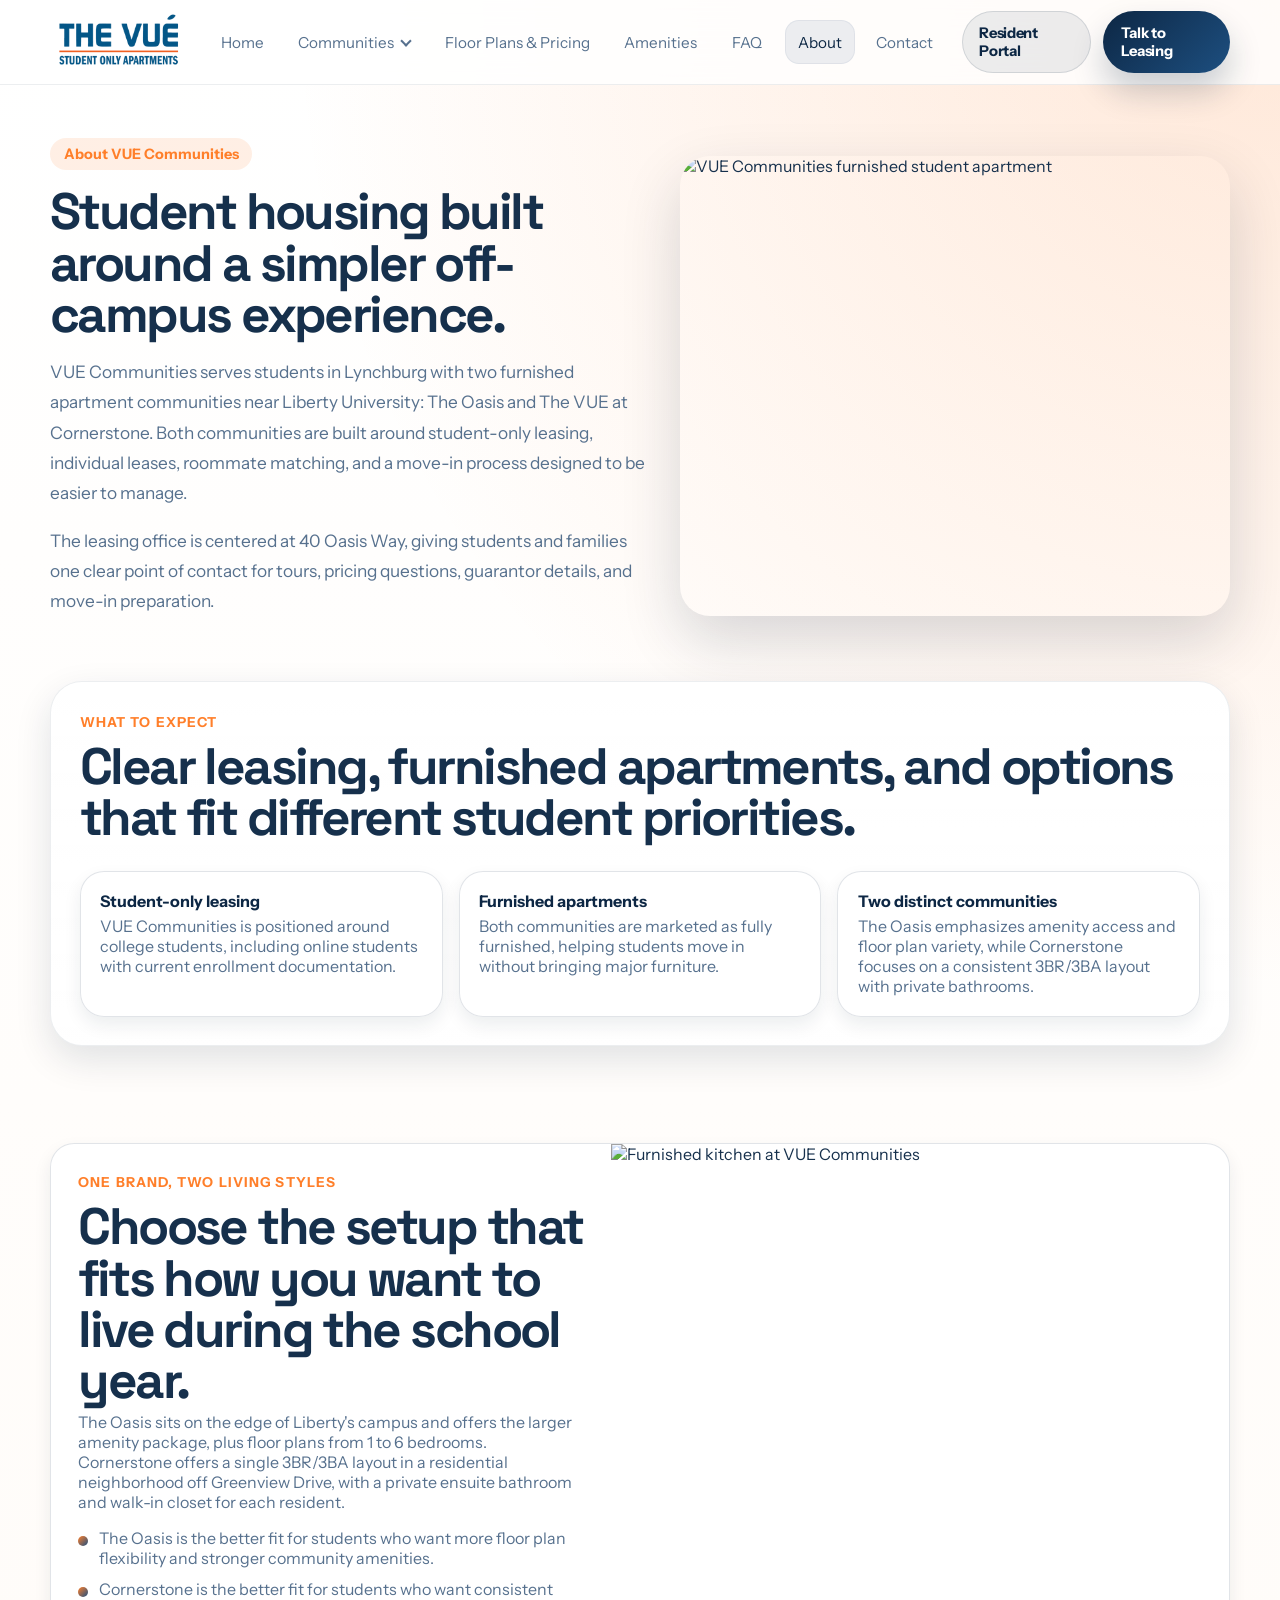
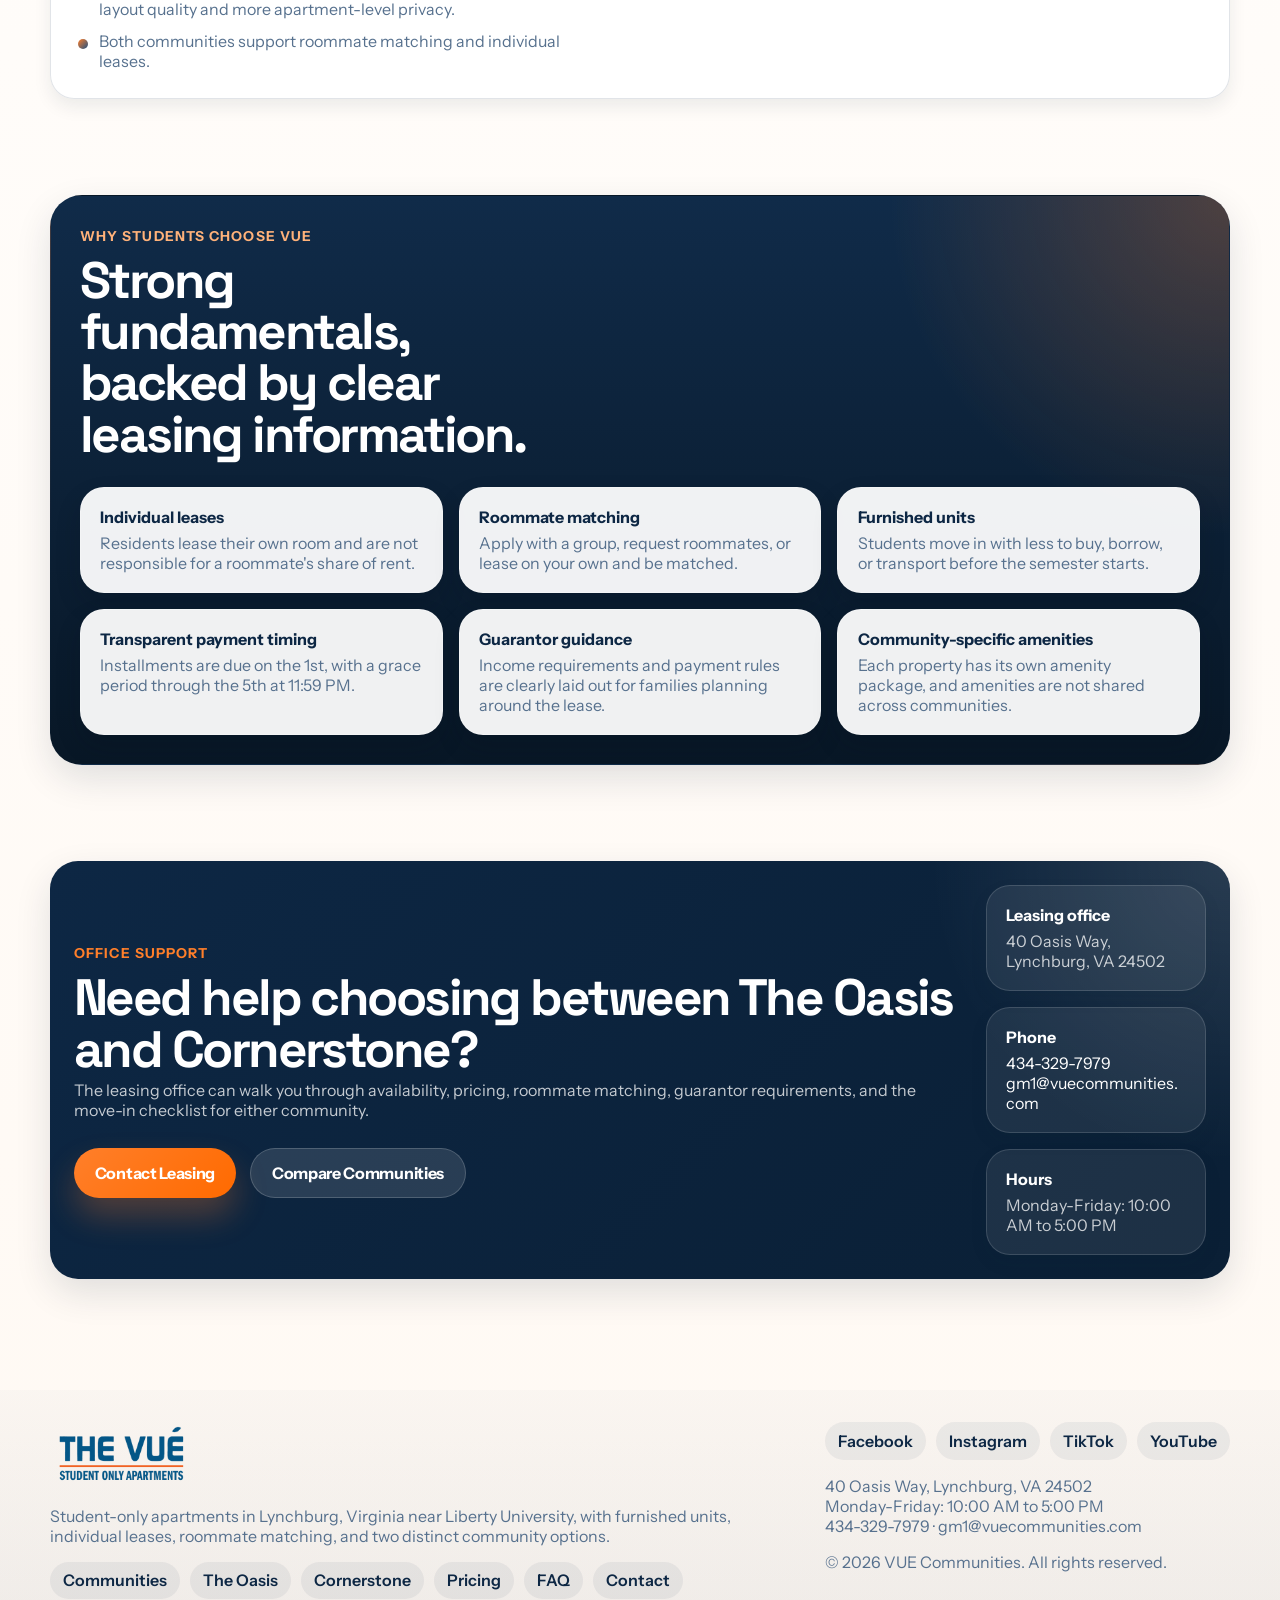
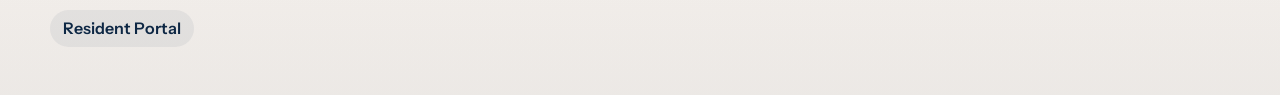
==== commit afa1a16a: "Fix mobile nav CTA, page-hero padding, and nav-link style leaks - Move mobile CTA buttons (Call Leas" ====
--- a/about/index.html
+++ b/about/index.html
@@ -101,11 +101,11 @@
             <li class="nav-links__portal-item">
               <a href="https://sclas.twa.rentmanager.com/" target="_blank" rel="noopener noreferrer">Resident Portal</a>
             </li>
+            <li class="nav-links__mobile-cta">
+              <a class="btn btn-primary" href="tel:4343297979">Call Leasing</a>
+              <a class="btn btn-dark" href="/contact">Schedule a Tour</a>
+            </li>
           </ul>
-          <div class="nav-links__mobile-cta">
-            <a class="btn btn-primary" href="tel:4343297979">Call Leasing</a>
-            <a class="btn btn-dark" href="/contact">Schedule a Tour</a>
-          </div>
         </nav>
         <div class="nav-actions">
           <a
--- a/assets/styles.css
+++ b/assets/styles.css
@@ -107,7 +107,8 @@
 .nav-shell,
 .site-footer__inner,
 .section,
-.hero {
+.hero,
+.page-hero {
   width: min(var(--max-width), calc(100% - 2rem));
   margin: 0 auto;
 }
@@ -150,7 +151,7 @@
   position: relative;
 }
 
-.nav-links a,
+.nav-links a:not(.nav-links__mobile-cta a),
 .nav-subnav__summary {
   display: inline-flex;
   align-items: center;
@@ -168,7 +169,7 @@
   transition: color 180ms ease, background 180ms ease, box-shadow 180ms ease;
 }
 
-.nav-links a.is-active,
+.nav-links a:not(.nav-links__mobile-cta a).is-active,
 .nav-group.is-active .nav-subnav__summary,
 .nav-subnav[open] .nav-subnav__summary {
   color: var(--navy-900);
@@ -177,7 +178,7 @@
 }
 
 @media (hover: hover) {
-  .nav-links a:hover,
+  .nav-links a:not(.nav-links__mobile-cta a):hover,
   .nav-subnav__summary:hover {
     color: var(--navy-900);
     background: rgba(19, 58, 98, 0.08);
@@ -185,12 +186,12 @@
   }
 }
 
-.nav-links a:active,
+.nav-links a:not(.nav-links__mobile-cta a):active,
 .nav-subnav__summary:active {
   background: rgba(19, 58, 98, 0.14);
 }
 
-.nav-links a:focus-visible,
+.nav-links a:not(.nav-links__mobile-cta a):focus-visible,
 .nav-subnav__summary:focus-visible {
   outline: 2px solid rgba(255, 127, 42, 0.55);
   outline-offset: 2px;
@@ -249,7 +250,7 @@
   display: none;
 }
 
-.nav-links__mobile-cta {
+li.nav-links__mobile-cta {
   display: none;
 }
 
@@ -1473,13 +1474,14 @@
     background: rgba(15, 39, 68, 0.08);
   }
 
-  .nav-links__mobile-cta {
+  li.nav-links__mobile-cta {
     display: flex;
     flex-direction: column;
     gap: 0.5rem;
     margin-top: 0.5rem;
     padding-top: 0.65rem;
     border-top: 1px solid var(--line);
+    list-style: none;
   }
 
   .nav-links__mobile-cta .btn {
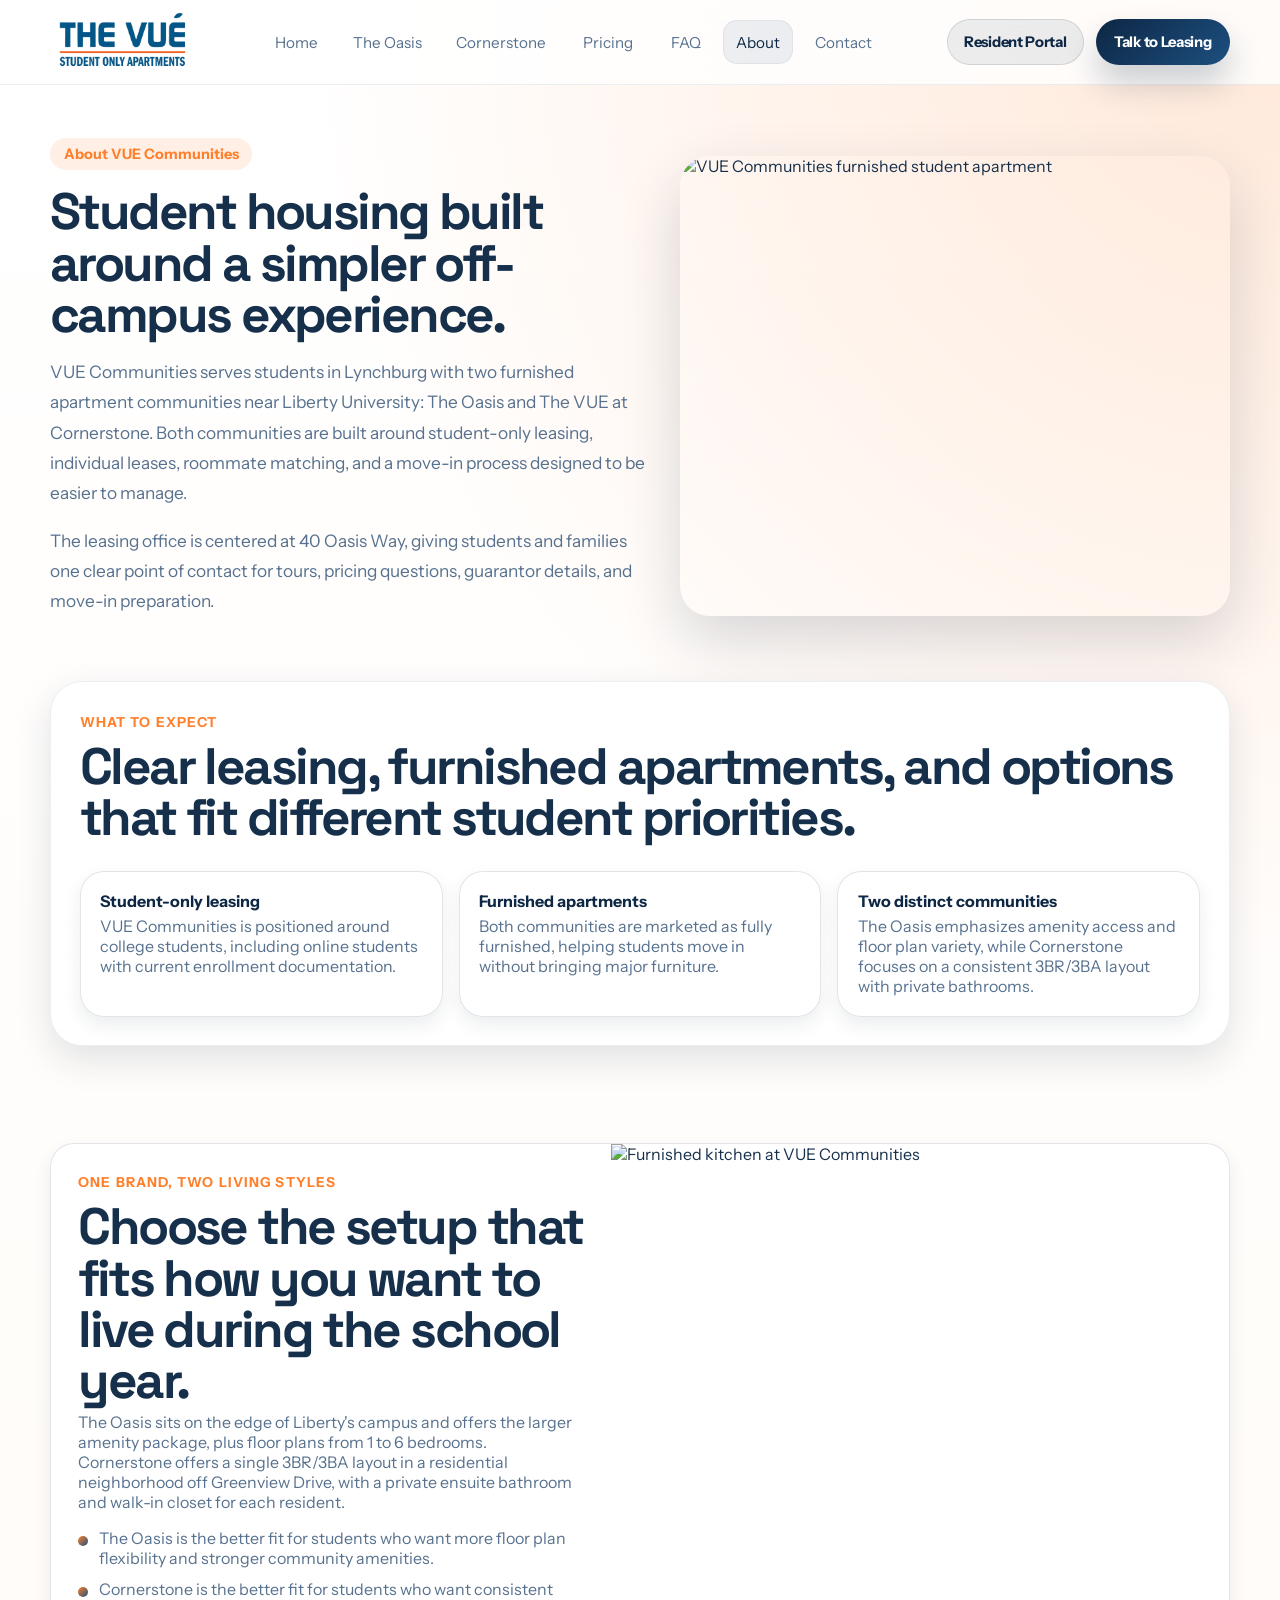
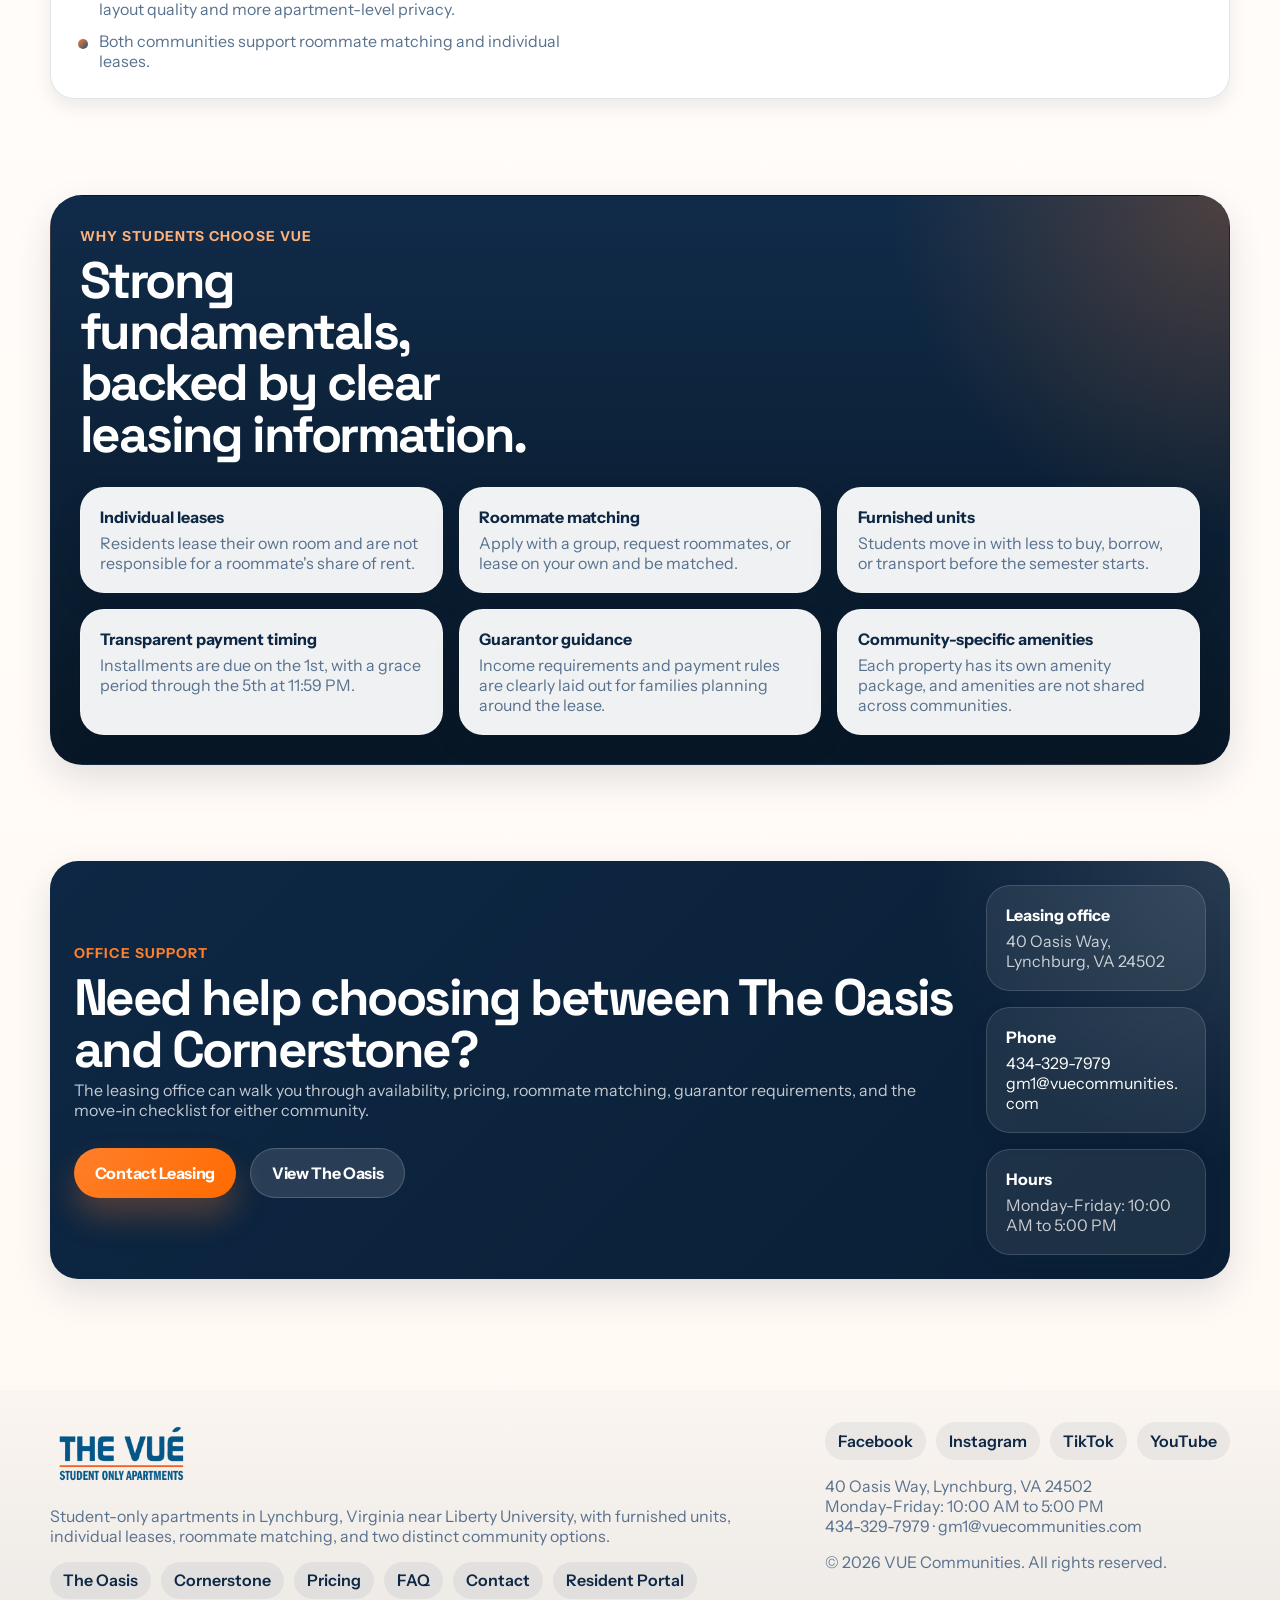
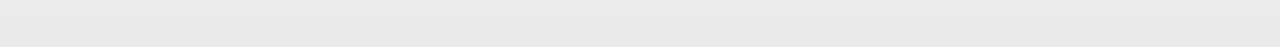
==== commit 2d2b5cb3: "Restructure nav: flat links, consolidate content onto community pages Navigation simplified from dro" ====
--- a/about/index.html
+++ b/about/index.html
@@ -80,21 +80,9 @@
         <nav aria-label="Primary">
           <ul class="nav-links" id="primary-nav">
             <li><a href="/">Home</a></li>
-            <li class="nav-group">
-              <details class="nav-subnav">
-                <summary class="nav-subnav__summary">
-                  <span>Communities</span>
-                  <span class="nav-subnav__chevron" aria-hidden="true"></span>
-                </summary>
-                <ul class="nav-subnav__menu">
-                  <li><a href="/communities">Compare Communities</a></li>
-                  <li><a href="/the-oasis">The Oasis</a></li>
-                  <li><a href="/cornerstone">Cornerstone</a></li>
-                </ul>
-              </details>
-            </li>
-            <li><a href="/floor-plans-pricing">Floor Plans &amp; Pricing</a></li>
-            <li><a href="/amenities">Amenities</a></li>
+            <li><a href="/the-oasis">The Oasis</a></li>
+            <li><a href="/cornerstone">Cornerstone</a></li>
+            <li><a href="/floor-plans-pricing">Pricing</a></li>
             <li><a href="/faq">FAQ</a></li>
             <li><a class="is-active" href="/about">About</a></li>
             <li><a href="/contact">Contact</a></li>
@@ -229,7 +217,7 @@
             </p>
             <div class="hero-actions">
               <a class="btn btn-primary" href="/contact">Contact Leasing</a>
-              <a class="btn btn-secondary" href="/communities">Compare Communities</a>
+              <a class="btn btn-secondary" href="/the-oasis">View The Oasis</a>
             </div>
           </div>
           <div class="note-stack">
@@ -250,7 +238,6 @@
             leases, roommate matching, and two distinct community options.
           </p>
           <div class="footer-links">
-            <a href="/communities">Communities</a>
             <a href="/the-oasis">The Oasis</a>
             <a href="/cornerstone">Cornerstone</a>
             <a href="/floor-plans-pricing">Pricing</a>
--- a/assets/styles.css
+++ b/assets/styles.css
@@ -255,12 +255,7 @@
 }
 
 .nav-links a[href="/floor-plans-pricing"] {
-  min-width: 150px;
-  max-width: none;
-}
-
-.nav-links a[href="/communities"] {
-  max-width: 110px;
+  min-width: 80px;
 }
 
 .nav-links a[href="/"] {
@@ -388,6 +383,258 @@
 
 .surface.navy .amenity-card p {
   color: var(--muted);
+}
+
+.icon-amenity-grid {
+  display: grid;
+  grid-template-columns: repeat(4, minmax(0, 1fr));
+  gap: 1rem;
+}
+
+.icon-amenity {
+  display: flex;
+  flex-direction: column;
+  align-items: center;
+  gap: 0.75rem;
+  padding: 1.4rem 0.75rem;
+  border-radius: var(--radius-lg);
+  background: rgba(255, 255, 255, 0.06);
+  border: 1px solid rgba(255, 255, 255, 0.1);
+  text-align: center;
+  transition: transform 250ms ease, background 250ms ease;
+}
+
+@media (hover: hover) {
+  .icon-amenity:hover {
+    transform: translateY(-3px);
+    background: rgba(255, 255, 255, 0.12);
+  }
+}
+
+.icon-amenity img {
+  width: 64px;
+  height: 64px;
+  object-fit: contain;
+  filter: brightness(0) invert(1);
+  opacity: 0.85;
+}
+
+.icon-amenity span {
+  color: rgba(255, 255, 255, 0.92);
+  font-size: 0.85rem;
+  font-weight: 700;
+  letter-spacing: 0.04em;
+  text-transform: uppercase;
+  line-height: 1.3;
+}
+
+.surface:not(.navy) .icon-amenity {
+  background: rgba(15, 39, 68, 0.04);
+  border-color: var(--line);
+}
+
+.surface:not(.navy) .icon-amenity img {
+  filter: none;
+  opacity: 0.75;
+}
+
+.surface:not(.navy) .icon-amenity span {
+  color: var(--navy-900);
+}
+
+@media (max-width: 1080px) {
+  .icon-amenity-grid {
+    grid-template-columns: repeat(4, minmax(0, 1fr));
+  }
+}
+
+@media (max-width: 680px) {
+  .icon-amenity-grid {
+    grid-template-columns: repeat(2, minmax(0, 1fr));
+  }
+
+  .icon-amenity {
+    padding: 1.1rem 0.6rem;
+  }
+
+  .icon-amenity img {
+    width: 52px;
+    height: 52px;
+  }
+
+  .icon-amenity span {
+    font-size: 0.78rem;
+  }
+}
+
+.photo-gallery {
+  display: grid;
+  grid-template-columns: repeat(4, minmax(0, 1fr));
+  gap: 0.6rem;
+}
+
+.photo-gallery__item {
+  position: relative;
+  aspect-ratio: 1.2;
+  overflow: hidden;
+  border-radius: 16px;
+  cursor: pointer;
+  background: rgba(15, 39, 68, 0.06);
+}
+
+.photo-gallery__item img {
+  width: 100%;
+  height: 100%;
+  object-fit: cover;
+  transition: transform 350ms ease;
+}
+
+@media (hover: hover) {
+  .photo-gallery__item:hover img {
+    transform: scale(1.06);
+  }
+}
+
+.photo-gallery__item:active img {
+  transform: scale(0.98);
+}
+
+.photo-gallery__item--wide {
+  grid-column: span 2;
+}
+
+.photo-gallery__item--tall {
+  grid-row: span 2;
+  aspect-ratio: auto;
+}
+
+.gallery-lightbox {
+  position: fixed;
+  inset: 0;
+  z-index: 200;
+  display: flex;
+  align-items: center;
+  justify-content: center;
+  background: rgba(8, 23, 38, 0.92);
+  backdrop-filter: blur(8px);
+  opacity: 0;
+  pointer-events: none;
+  transition: opacity 250ms ease;
+}
+
+.gallery-lightbox.is-open {
+  opacity: 1;
+  pointer-events: auto;
+}
+
+.gallery-lightbox__img {
+  max-width: 90vw;
+  max-height: 85vh;
+  border-radius: 16px;
+  box-shadow: 0 32px 80px rgba(0, 0, 0, 0.4);
+  object-fit: contain;
+}
+
+.gallery-lightbox__close,
+.gallery-lightbox__prev,
+.gallery-lightbox__next {
+  position: absolute;
+  border: 0;
+  background: rgba(255, 255, 255, 0.15);
+  color: var(--white);
+  cursor: pointer;
+  border-radius: 999px;
+  display: flex;
+  align-items: center;
+  justify-content: center;
+  transition: background 180ms ease;
+  -webkit-tap-highlight-color: transparent;
+}
+
+.gallery-lightbox__close:hover,
+.gallery-lightbox__prev:hover,
+.gallery-lightbox__next:hover {
+  background: rgba(255, 255, 255, 0.28);
+}
+
+.gallery-lightbox__close {
+  top: 1.2rem;
+  right: 1.2rem;
+  width: 48px;
+  height: 48px;
+  font-size: 1.5rem;
+  font-weight: 700;
+}
+
+.gallery-lightbox__prev,
+.gallery-lightbox__next {
+  top: 50%;
+  transform: translateY(-50%);
+  width: 52px;
+  height: 52px;
+  font-size: 1.4rem;
+}
+
+.gallery-lightbox__prev {
+  left: 1rem;
+}
+
+.gallery-lightbox__next {
+  right: 1rem;
+}
+
+.gallery-lightbox__counter {
+  position: absolute;
+  bottom: 1.2rem;
+  left: 50%;
+  transform: translateX(-50%);
+  padding: 0.4rem 0.9rem;
+  border-radius: 999px;
+  background: rgba(0, 0, 0, 0.45);
+  color: rgba(255, 255, 255, 0.85);
+  font-size: 0.85rem;
+  font-weight: 600;
+}
+
+@media (max-width: 1080px) {
+  .photo-gallery {
+    grid-template-columns: repeat(3, minmax(0, 1fr));
+  }
+}
+
+@media (max-width: 680px) {
+  .photo-gallery {
+    grid-template-columns: repeat(2, minmax(0, 1fr));
+    gap: 0.45rem;
+  }
+
+  .photo-gallery__item {
+    border-radius: 12px;
+  }
+
+  .photo-gallery__item--wide {
+    grid-column: span 1;
+  }
+
+  .photo-gallery__item--tall {
+    grid-row: span 1;
+    aspect-ratio: 1.2;
+  }
+
+  .gallery-lightbox__prev,
+  .gallery-lightbox__next {
+    width: 44px;
+    height: 44px;
+    font-size: 1.2rem;
+  }
+
+  .gallery-lightbox__prev {
+    left: 0.5rem;
+  }
+
+  .gallery-lightbox__next {
+    right: 0.5rem;
+  }
 }
 
 .surface.navy .kicker {
@@ -1077,6 +1324,16 @@
   font-size: 1rem;
 }
 
+.compare-table .is-highlight {
+  background: rgba(255, 127, 42, 0.12);
+}
+
+.compare-table th.is-highlight {
+  color: var(--white);
+  background: rgba(255, 127, 42, 0.25);
+  border-radius: 8px 8px 0 0;
+}
+
 .pricing-grid.three,
 .info-grid.three,
 .amenity-grid {
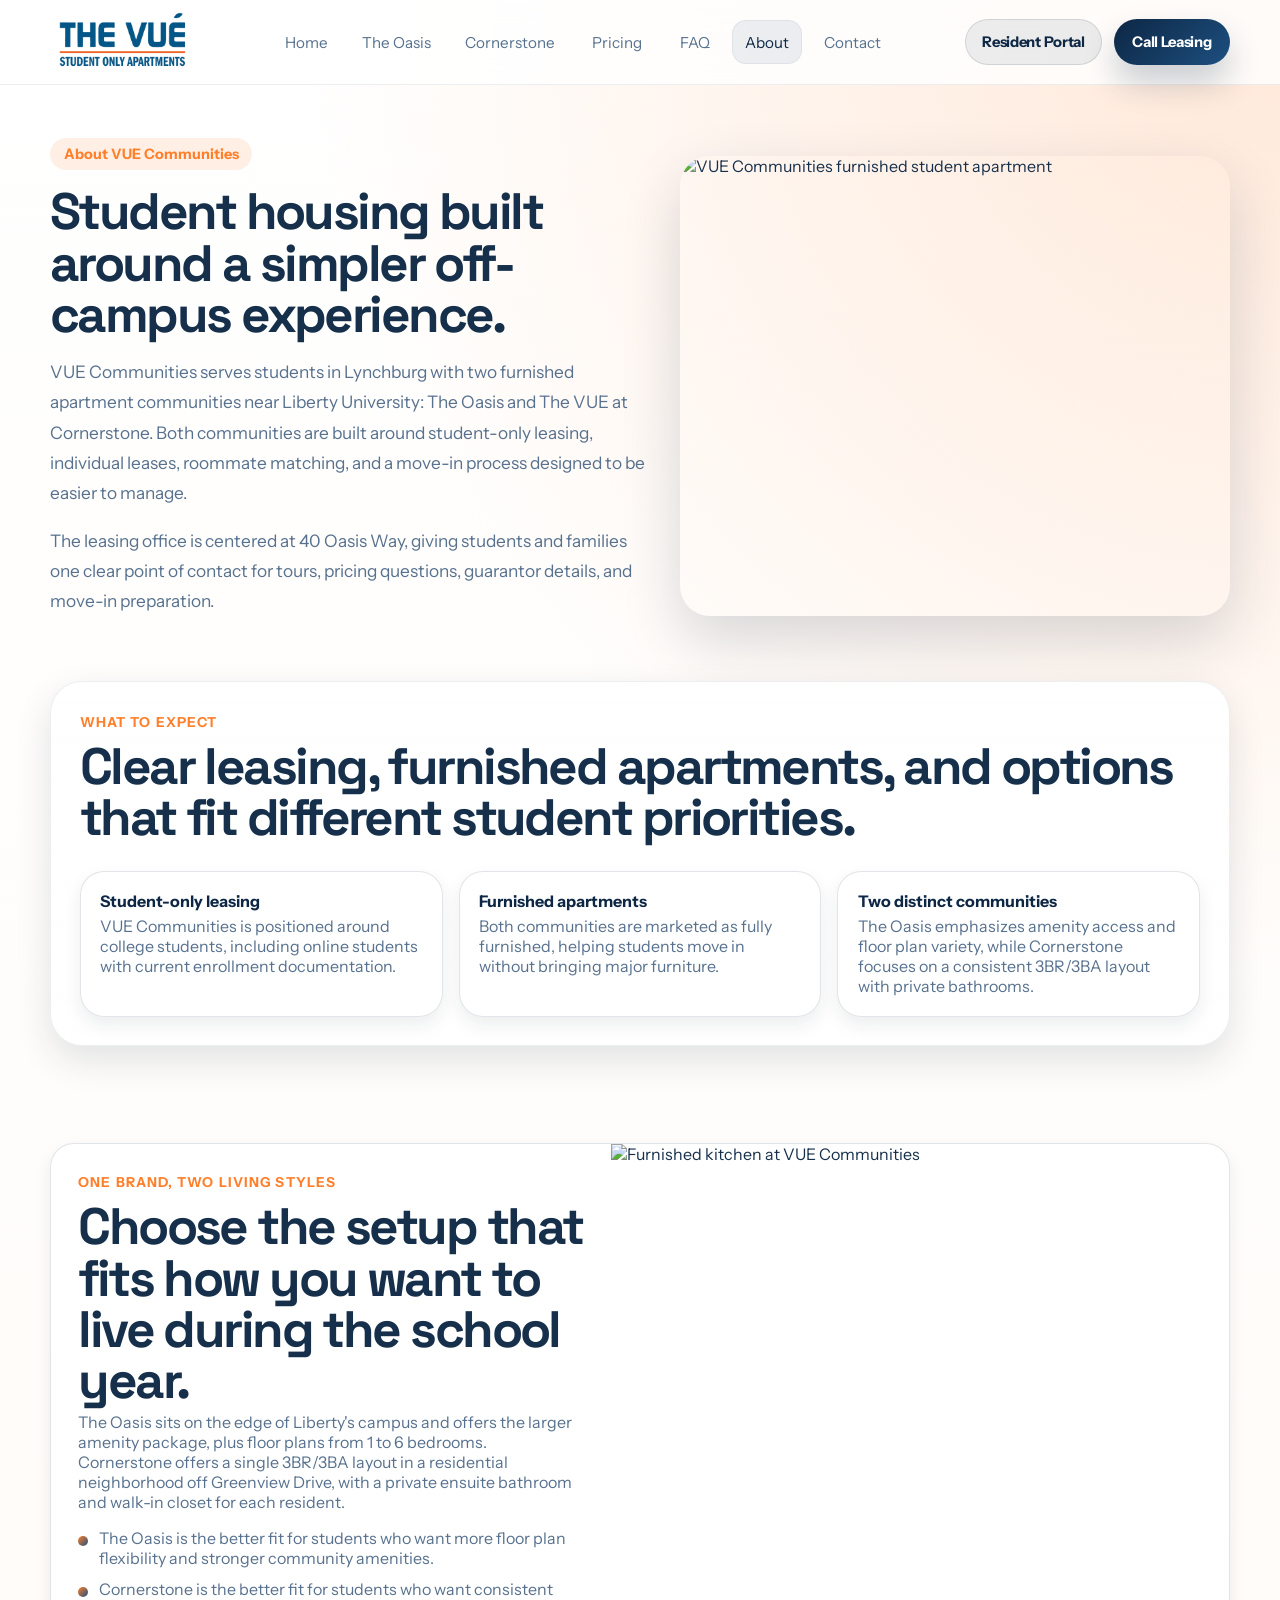
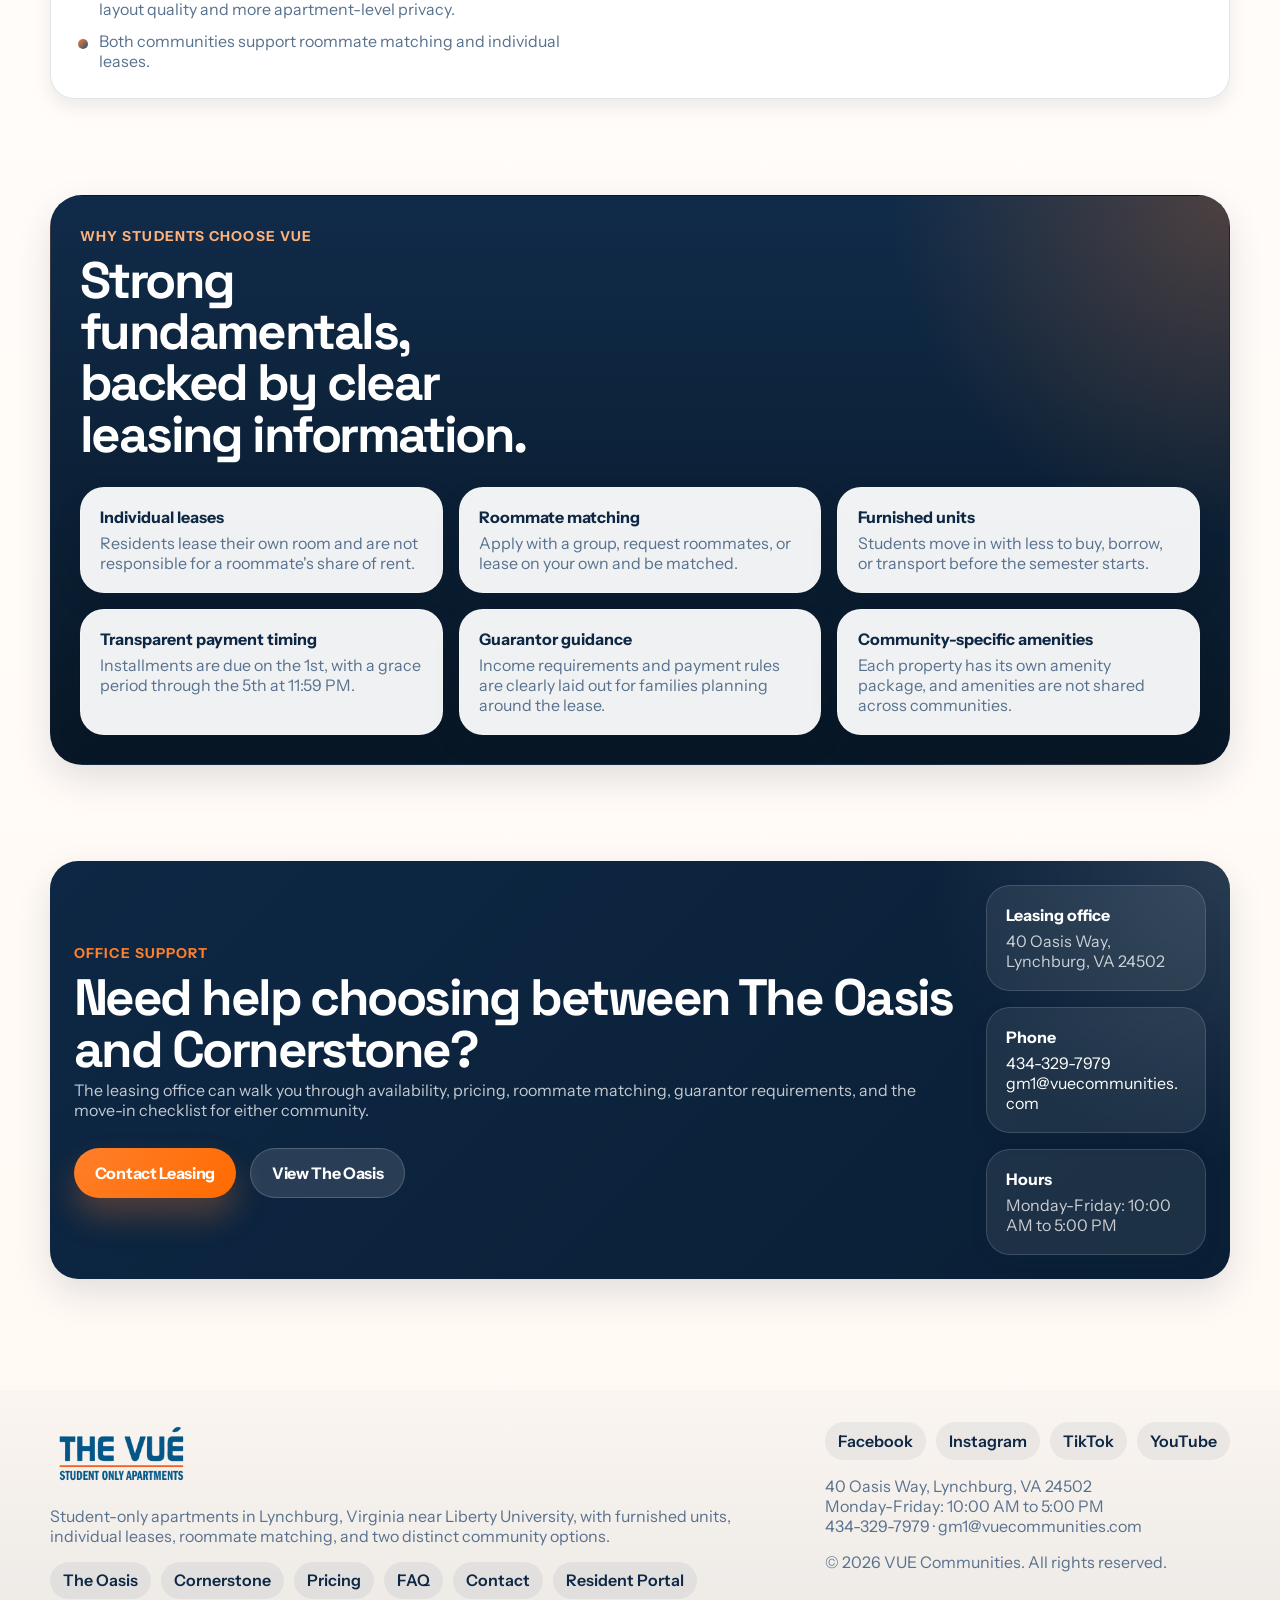
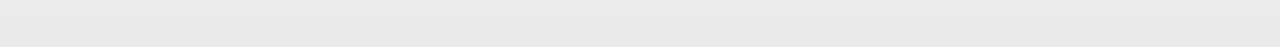
==== commit ae59d656: "Polish pass: standardize nav CTA, fix 404 page, add Cornerstone og:image - Standardize desktop nav C" ====
--- a/about/index.html
+++ b/about/index.html
@@ -104,7 +104,7 @@
           >
             Resident Portal
           </a>
-          <a class="btn btn-dark" href="/contact">Talk to Leasing</a>
+          <a class="btn btn-dark" href="tel:4343297979">Call Leasing</a>
         </div>
       </div>
     </header>
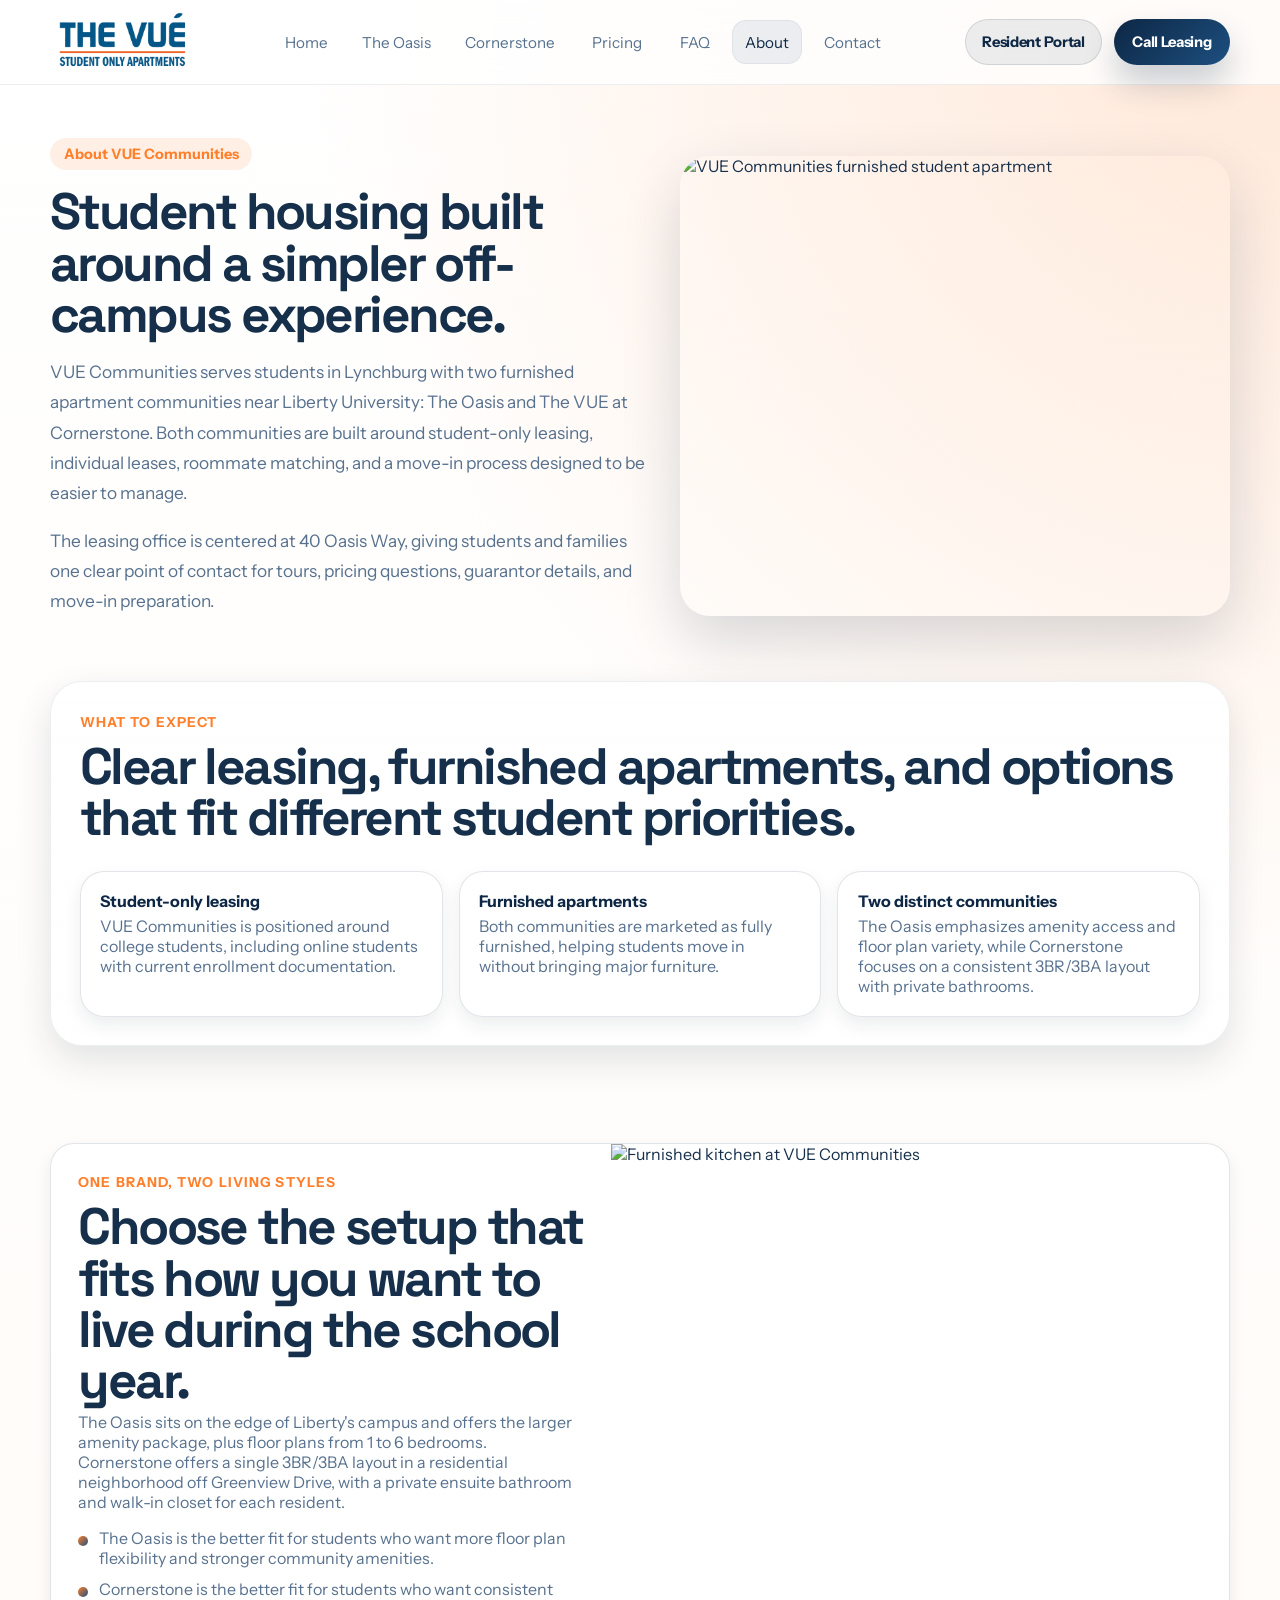
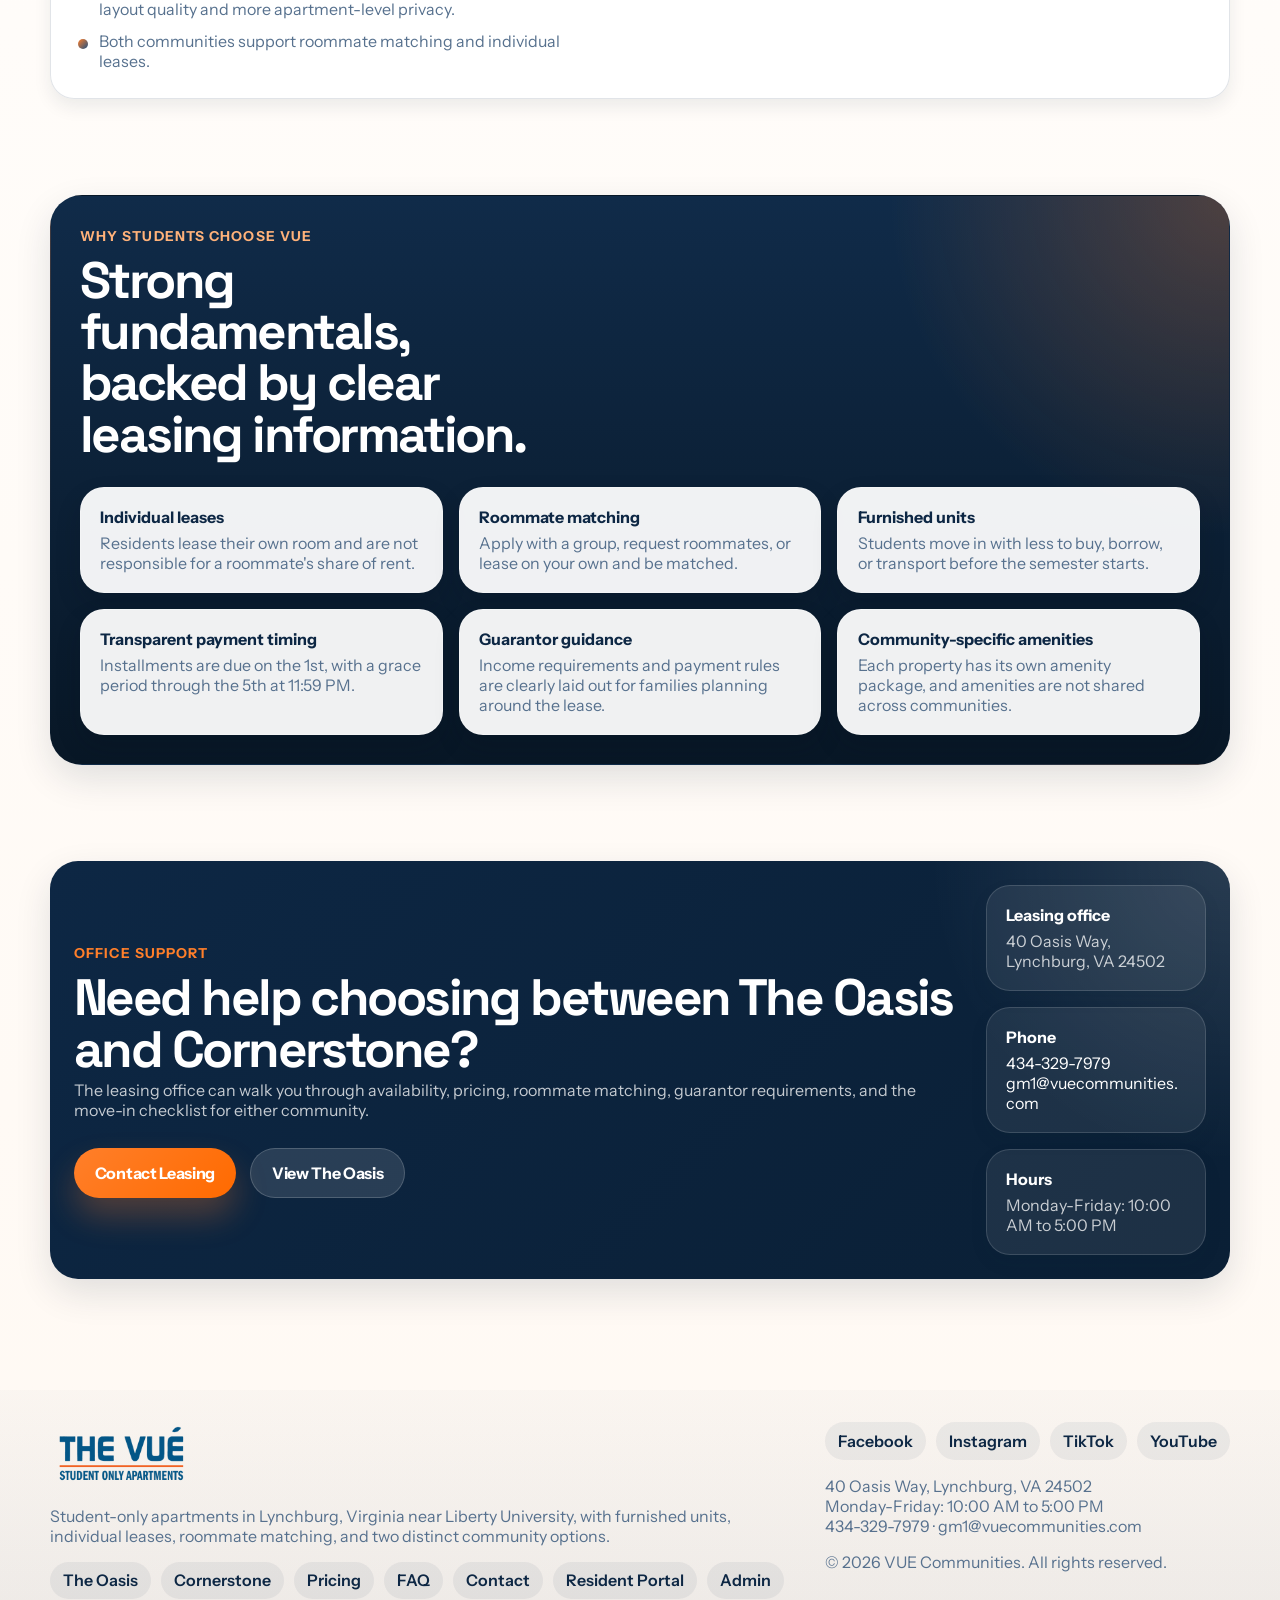
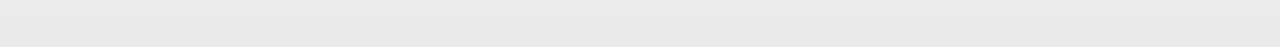
==== commit 83f5059a: "Add Admin link to footer across all pages" ====
--- a/about/index.html
+++ b/about/index.html
@@ -17,13 +17,20 @@
     />
     <meta property="og:type" content="website" />
     <meta property="og:url" content="https://vuecommunities.com/about" />
-    <meta property="og:image" content="https://vuecommunities.com/assets/images/vue-logo.png" />
+    <meta property="og:image" content="https://povizsshrvyqcaszwzmr.supabase.co/storage/v1/object/public/vue-site-assets/img-8476.jpg" />
     <meta name="twitter:card" content="summary" />
     <meta name="twitter:title" content="About VUE Communities | Student Housing in Lynchburg, VA" />
     <meta
       name="twitter:description"
       content="Student-only apartments near Liberty University with furnished units, individual leases, roommate matching, and two distinct community options."
     />
+        <meta name="robots" content="index,follow,max-image-preview:large,max-snippet:-1,max-video-preview:-1" />
+    <meta name="author" content="VUE Communities" />
+    <meta name="geo.region" content="US-VA" />
+    <meta name="geo.placename" content="Lynchburg" />
+    <meta property="og:site_name" content="VUE Communities" />
+    <meta name="twitter:image" content="https://povizsshrvyqcaszwzmr.supabase.co/storage/v1/object/public/vue-site-assets/img-8476.jpg" />
+    <meta name="twitter:image:alt" content="VUE Communities furnished student apartment" />
     <link rel="canonical" href="https://vuecommunities.com/about" />
     <link rel="icon" type="image/png" href="/assets/images/icon-192.png" />
     <link rel="apple-touch-icon" href="/assets/images/icon-192.png" />
@@ -32,24 +39,55 @@
     <script type="application/ld+json">
       {
         "@context": "https://schema.org",
-        "@type": "ApartmentComplex",
-        "name": "VUE Communities",
-        "address": {
-          "@type": "PostalAddress",
-          "streetAddress": "40 Oasis Way",
-          "addressLocality": "Lynchburg",
-          "addressRegion": "VA",
-          "postalCode": "24502",
-          "addressCountry": "US"
-        },
-        "telephone": "+1-434-329-7979",
-        "areaServed": "Lynchburg, Virginia",
-        "url": "https://vuecommunities.com",
-        "amenityFeature": [
-          { "@type": "LocationFeatureSpecification", "name": "Individual leases" },
-          { "@type": "LocationFeatureSpecification", "name": "Furnished student apartments" },
-          { "@type": "LocationFeatureSpecification", "name": "Roommate matching" },
-          { "@type": "LocationFeatureSpecification", "name": "Student-only leasing" }
+        "@graph": [
+          {
+            "@type": "WebPage",
+            "@id": "https://vuecommunities.com/about#webpage",
+            "url": "https://vuecommunities.com/about",
+            "name": "About VUE Communities | Student Housing in Lynchburg, VA",
+            "description": "Learn about VUE Communities, student-only apartments in Lynchburg, VA near Liberty University. Compare The Oasis and The VUE at Cornerstone, with furnished units, individual leases, and roommate matching.",
+            "isPartOf": { "@id": "https://vuecommunities.com/#website" },
+            "breadcrumb": { "@id": "https://vuecommunities.com/about#breadcrumb" },
+            "about": { "@id": "https://vuecommunities.com/#organization" }
+          },
+          {
+            "@type": "BreadcrumbList",
+            "@id": "https://vuecommunities.com/about#breadcrumb",
+            "itemListElement": [
+              { "@type": "ListItem", "position": 1, "name": "Home", "item": "https://vuecommunities.com/" },
+              { "@type": "ListItem", "position": 2, "name": "About", "item": "https://vuecommunities.com/about" }
+            ]
+          },
+          {
+            "@type": "Organization",
+            "@id": "https://vuecommunities.com/#organization",
+            "name": "VUE Communities",
+            "url": "https://vuecommunities.com/",
+            "logo": "https://vuecommunities.com/assets/images/vue-logo.png",
+            "telephone": "+1-434-329-7979",
+            "email": "gm1@vuecommunities.com",
+            "address": {
+              "@type": "PostalAddress",
+              "streetAddress": "40 Oasis Way",
+              "addressLocality": "Lynchburg",
+              "addressRegion": "VA",
+              "postalCode": "24502",
+              "addressCountry": "US"
+            }
+          },
+          {
+            "@type": "ApartmentComplex",
+            "@id": "https://vuecommunities.com/#apartment-complex",
+            "name": "VUE Communities",
+            "url": "https://vuecommunities.com/",
+            "description": "Student-only apartments in Lynchburg, Virginia near Liberty University, with furnished units, individual leases, roommate matching, and two community options.",
+            "amenityFeature": [
+              { "@type": "LocationFeatureSpecification", "name": "Student-only leasing" },
+              { "@type": "LocationFeatureSpecification", "name": "Furnished apartments" },
+              { "@type": "LocationFeatureSpecification", "name": "Individual leases" },
+              { "@type": "LocationFeatureSpecification", "name": "Roommate matching" }
+            ]
+          }
         ]
       }
     </script>
@@ -61,6 +99,7 @@
     />
     <link rel="stylesheet" href="/assets/styles.css" />
     <script defer src="/assets/site.js"></script>
+    <script defer src="/_vercel/insights/script.js"></script>
   </head>
   <body>
     <a class="skip-link" href="#main">Skip to content</a>
@@ -244,6 +283,7 @@
             <a href="/faq">FAQ</a>
             <a href="/contact">Contact</a>
             <a href="https://sclas.twa.rentmanager.com/" target="_blank" rel="noopener noreferrer">Resident Portal</a>
+            <a href="/admin">Admin</a>
           </div>
         </div>
         <div>
--- a/assets/styles.css
+++ b/assets/styles.css
@@ -1976,3 +1976,45 @@
     font-size: clamp(1.8rem, 6vw, 2.8rem);
   }
 }
+
+.note-card--special {
+  border-color: rgba(255, 127, 42, 0.3);
+  box-shadow: 0 10px 28px rgba(13, 39, 68, 0.08);
+}
+
+.note-card--special strong {
+  color: var(--navy-900);
+}
+
+/* ---- Availability badges (community pages) ---- */
+
+.avail-badge {
+  display: inline-flex;
+  align-items: center;
+  padding: 0.2em 0.625em;
+  border-radius: 999px;
+  font-size: 0.75rem;
+  font-weight: 600;
+  margin-top: 0.375rem;
+  white-space: nowrap;
+}
+
+.avail-badge--available {
+  background: #f0fdf4;
+  color: #16a34a;
+}
+
+.avail-badge--limited {
+  background: #fff7ed;
+  color: #ea580c;
+}
+
+.avail-badge--waitlist {
+  background: #fffbeb;
+  color: #d97706;
+}
+
+.avail-badge--unavailable {
+  background: #f1f5f9;
+  color: #64748b;
+}
